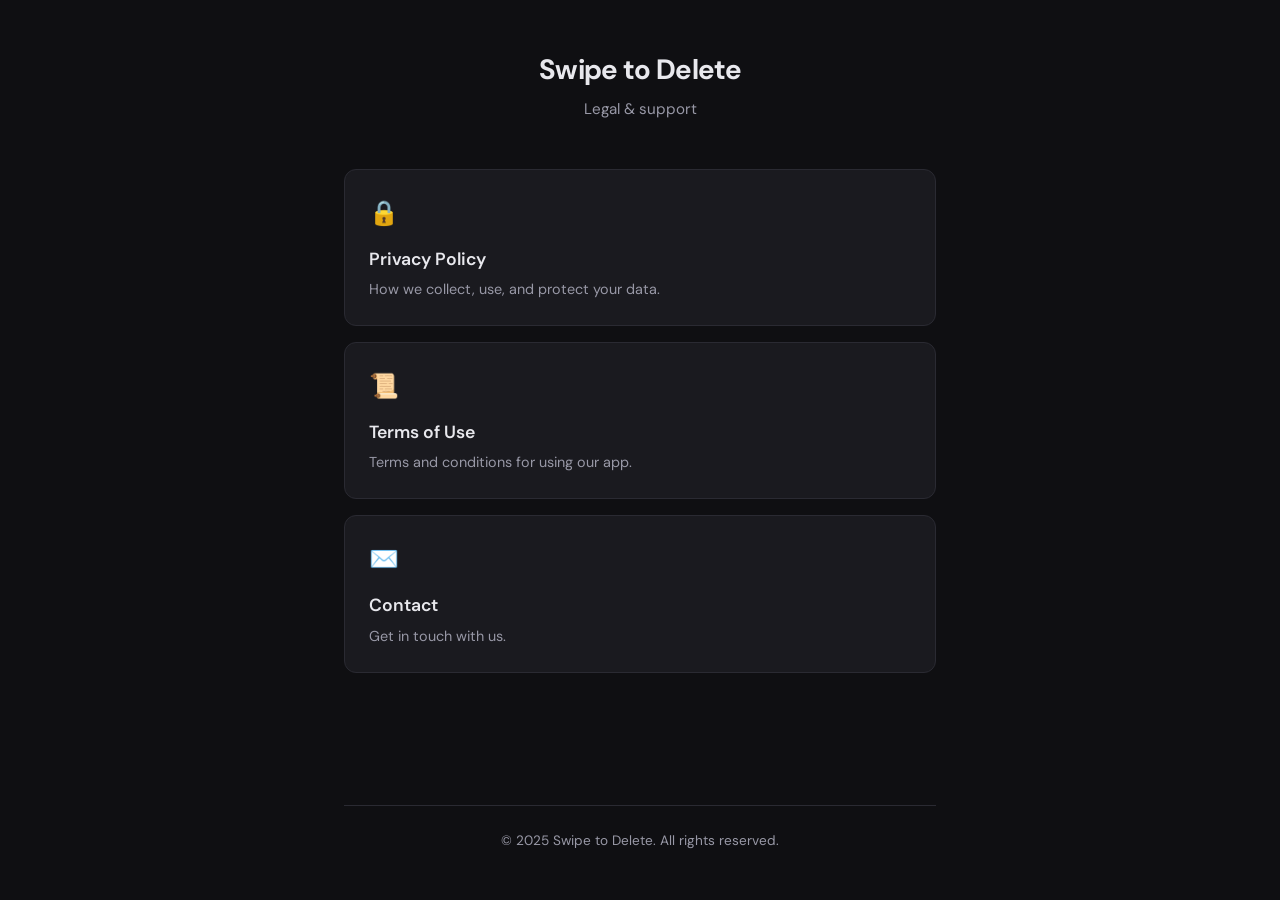
==== index.html @ 49ae2ac4 "Add files via upload" ====
<!DOCTYPE html>
<html lang="en">
<head>
  <meta charset="UTF-8">
  <meta name="viewport" content="width=device-width, initial-scale=1.0">
  <title>Swipe to Delete</title>
  <link rel="stylesheet" href="styles.css">
  <link rel="preconnect" href="https://fonts.googleapis.com">
  <link rel="preconnect" href="https://fonts.gstatic.com" crossorigin>
  <link href="https://fonts.googleapis.com/css2?family=DM+Sans:ital,opsz,wght@0,9..40,400;0,9..40,600;0,9..40,700;1,9..40,400&display=swap" rel="stylesheet">
</head>
<body>
  <main class="container">
    <header class="header">
      <h1>Swipe to Delete</h1>
      <p class="tagline">Legal & support</p>
    </header>

    <nav class="nav-links">
      <a href="privacy.html" class="card">
        <span class="card-icon" aria-hidden="true">🔒</span>
        <h2>Privacy Policy</h2>
        <p>How we collect, use, and protect your data.</p>
      </a>
      <a href="terms.html" class="card">
        <span class="card-icon" aria-hidden="true">📜</span>
        <h2>Terms of Use</h2>
        <p>Terms and conditions for using our app.</p>
      </a>
      <a href="contact.html" class="card">
        <span class="card-icon" aria-hidden="true">✉️</span>
        <h2>Contact</h2>
        <p>Get in touch with us.</p>
      </a>
    </nav>

    <footer class="footer">
      <p>© 2025 Swipe to Delete. All rights reserved.</p>
    </footer>
  </main>
</body>
</html>
---- styles.css ----
:root {
  --bg: #0f0f12;
  --surface: #1a1a1f;
  --text: #e8e8ed;
  --text-muted: #9898a6;
  --accent: #6366f1;
  --accent-hover: #818cf8;
  --border: #2a2a32;
  --radius: 12px;
  --font: 'DM Sans', -apple-system, BlinkMacSystemFont, sans-serif;
}

* {
  box-sizing: border-box;
}

html {
  font-size: 16px;
  -webkit-font-smoothing: antialiased;
}

body {
  margin: 0;
  min-height: 100vh;
  font-family: var(--font);
  background: var(--bg);
  color: var(--text);
  line-height: 1.6;
}

.container {
  max-width: 640px;
  margin: 0 auto;
  padding: 3rem 1.5rem;
  min-height: 100vh;
  display: flex;
  flex-direction: column;
}

.header {
  text-align: center;
  margin-bottom: 3rem;
}

.header h1 {
  font-size: 1.75rem;
  font-weight: 700;
  margin: 0 0 0.25rem 0;
  letter-spacing: -0.02em;
}

.tagline {
  color: var(--text-muted);
  font-size: 0.95rem;
  margin: 0;
}

.nav-links {
  display: flex;
  flex-direction: column;
  gap: 1rem;
  flex: 1;
}

.card {
  display: block;
  padding: 1.5rem;
  background: var(--surface);
  border: 1px solid var(--border);
  border-radius: var(--radius);
  text-decoration: none;
  color: inherit;
  transition: border-color 0.2s, background 0.2s;
}

.card:hover {
  border-color: var(--accent);
  background: rgba(99, 102, 241, 0.06);
}

.card-icon {
  font-size: 1.5rem;
  display: block;
  margin-bottom: 0.75rem;
}

.card h2 {
  font-size: 1.1rem;
  font-weight: 600;
  margin: 0 0 0.35rem 0;
}

.card p {
  font-size: 0.9rem;
  color: var(--text-muted);
  margin: 0;
}

.footer {
  margin-top: 3rem;
  padding-top: 1.5rem;
  border-top: 1px solid var(--border);
  text-align: center;
}

.footer p {
  font-size: 0.85rem;
  color: var(--text-muted);
  margin: 0;
}

/* Page layout for privacy, terms, contact */
.page-header {
  margin-bottom: 2rem;
}

.page-header h1 {
  font-size: 1.5rem;
  font-weight: 700;
  margin: 0 0 0.25rem 0;
}

.back-link {
  display: inline-flex;
  align-items: center;
  gap: 0.35rem;
  color: var(--accent);
  text-decoration: none;
  font-size: 0.9rem;
  margin-bottom: 1rem;
}

.back-link:hover {
  color: var(--accent-hover);
}

.content-page h2 {
  font-size: 1.15rem;
  font-weight: 600;
  margin: 2rem 0 0.75rem 0;
}

.content-page h2:first-of-type {
  margin-top: 0;
}

.content-page p, .content-page ul {
  color: var(--text-muted);
  font-size: 0.95rem;
  margin: 0 0 1rem 0;
}

.content-page ul {
  padding-left: 1.5rem;
}

.contact-options {
  display: flex;
  flex-direction: column;
  gap: 1rem;
  margin-top: 1.5rem;
}

.contact-options a {
  color: var(--accent);
  text-decoration: none;
}

.contact-options a:hover {
  color: var(--accent-hover);
  text-decoration: underline;
}
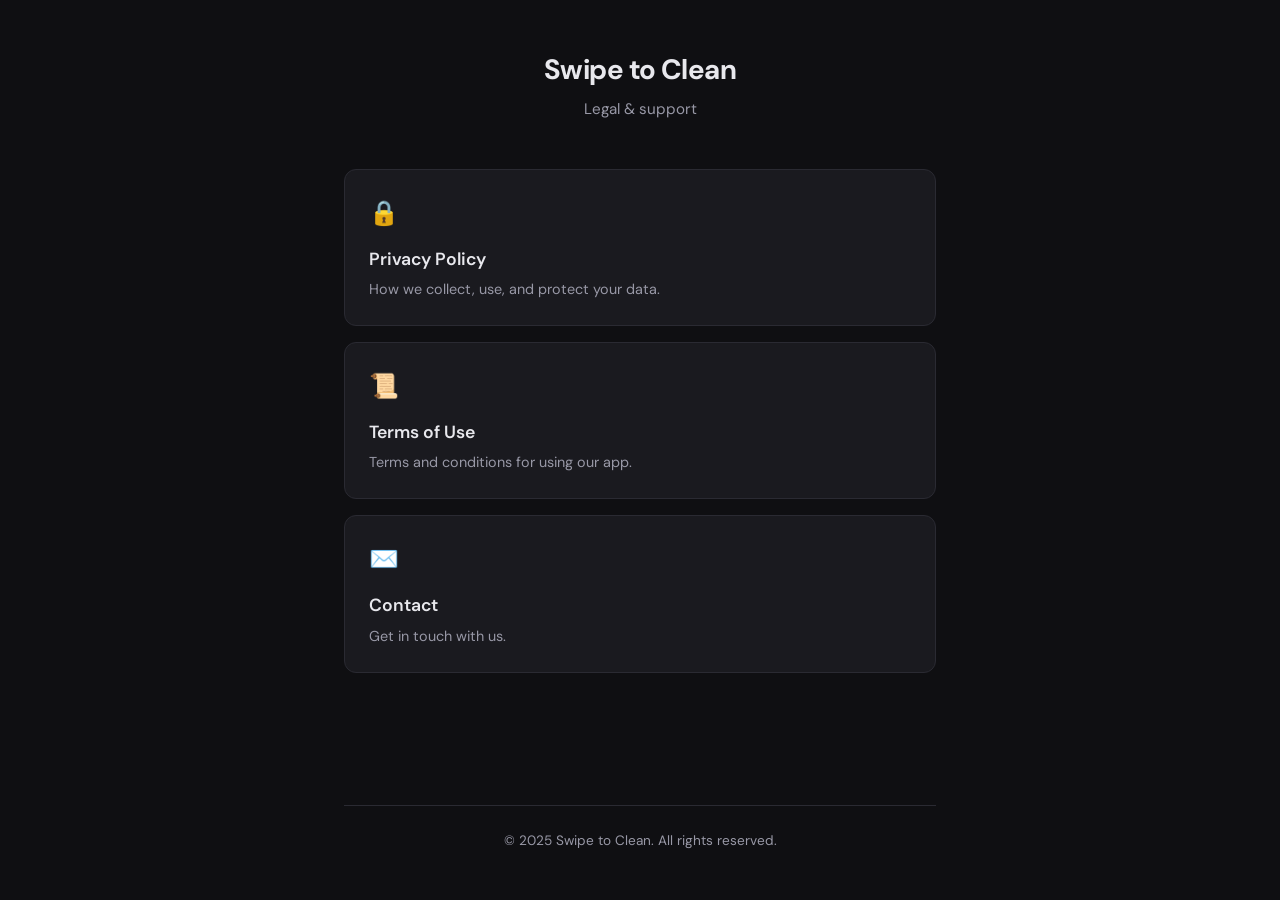
==== commit ad8e1b94: "Add files via upload" ====
--- a/index.html
+++ b/index.html
@@ -3,7 +3,7 @@
 <head>
   <meta charset="UTF-8">
   <meta name="viewport" content="width=device-width, initial-scale=1.0">
-  <title>Swipe to Delete</title>
+  <title>Swipe to Clean</title>
   <link rel="stylesheet" href="styles.css">
   <link rel="preconnect" href="https://fonts.googleapis.com">
   <link rel="preconnect" href="https://fonts.gstatic.com" crossorigin>
@@ -12,7 +12,7 @@
 <body>
   <main class="container">
     <header class="header">
-      <h1>Swipe to Delete</h1>
+      <h1>Swipe to Clean</h1>
       <p class="tagline">Legal & support</p>
     </header>
 
@@ -35,7 +35,7 @@
     </nav>
 
     <footer class="footer">
-      <p>© 2025 Swipe to Delete. All rights reserved.</p>
+      <p>© 2025 Swipe to Clean. All rights reserved.</p>
     </footer>
   </main>
 </body>
--- a/styles.css
+++ b/styles.css
@@ -144,6 +144,12 @@
   margin-top: 0;
 }
 
+.content-page h3 {
+  font-size: 1rem;
+  font-weight: 600;
+  margin: 1.25rem 0 0.5rem 0;
+}
+
 .content-page p, .content-page ul {
   color: var(--text-muted);
   font-size: 0.95rem;
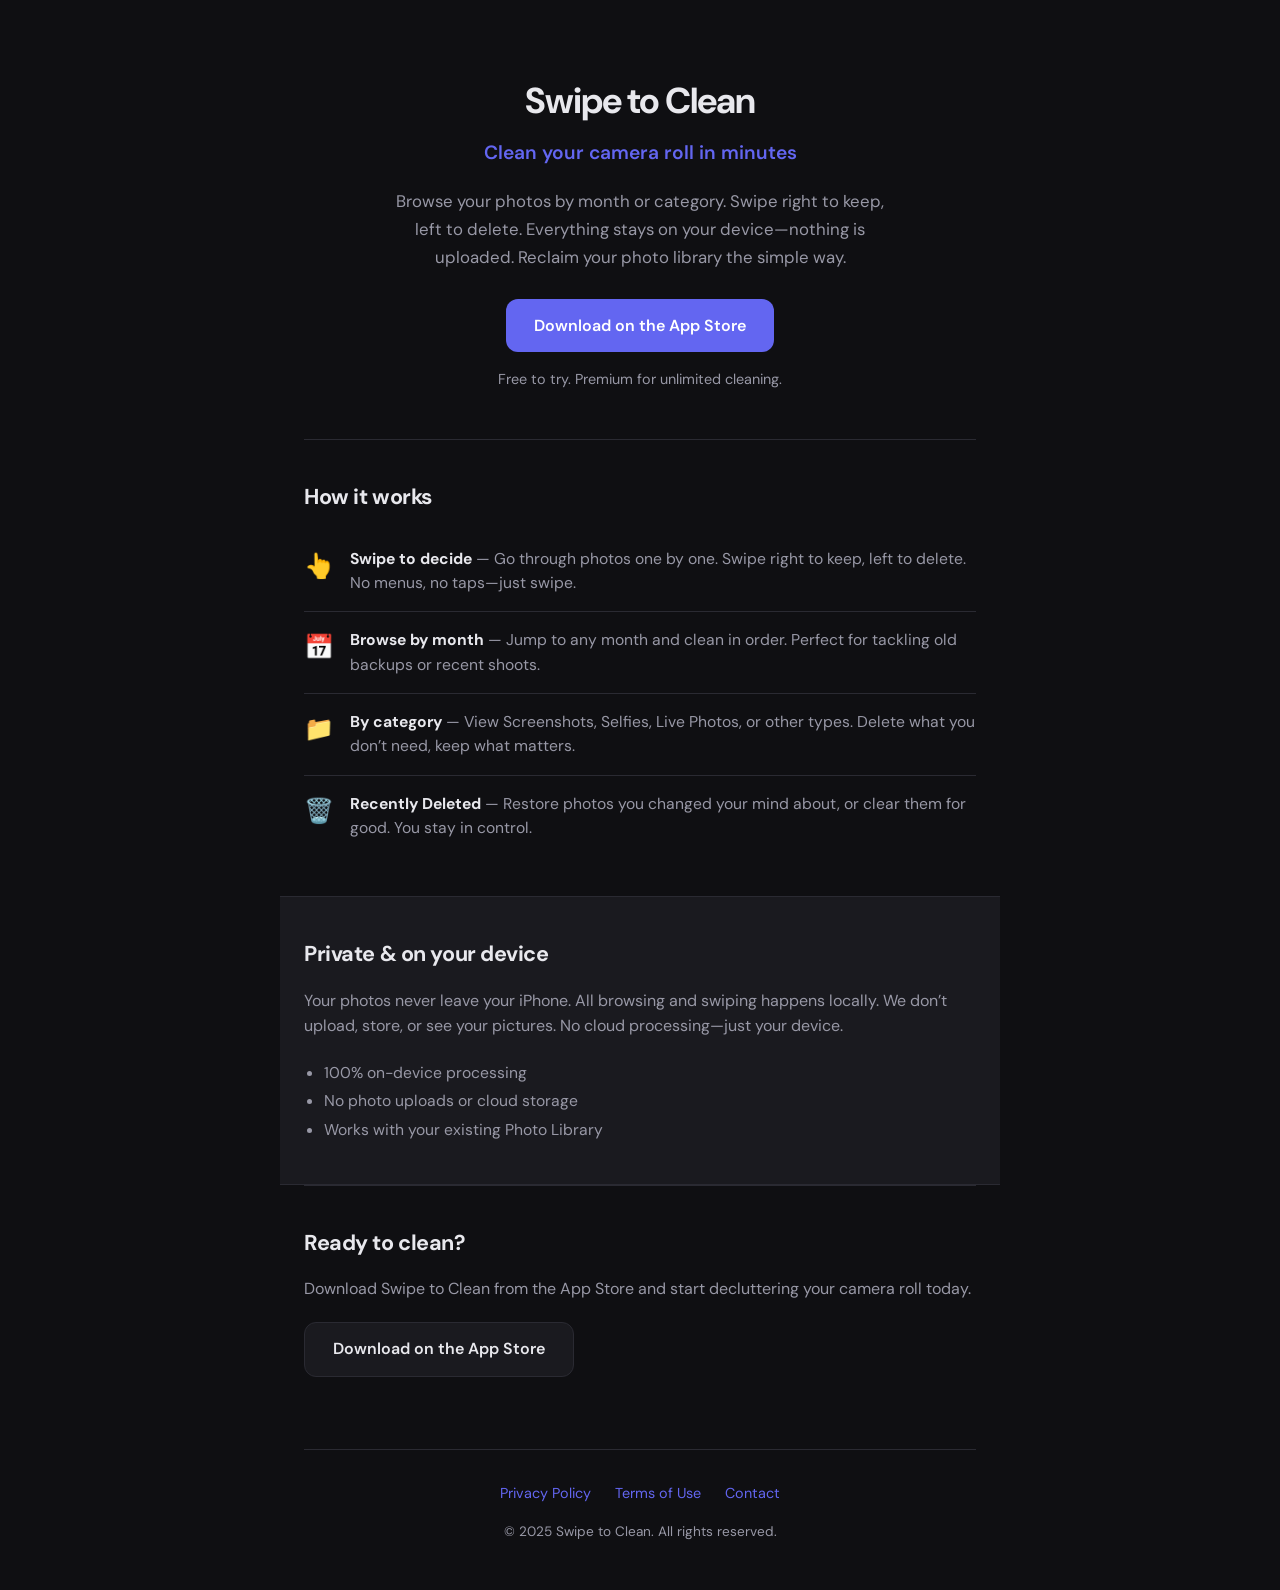
==== commit 11122e0c: "Add files via upload" ====
--- a/index.html
+++ b/index.html
@@ -3,39 +3,85 @@
 <head>
   <meta charset="UTF-8">
   <meta name="viewport" content="width=device-width, initial-scale=1.0">
-  <title>Swipe to Clean</title>
+  <title>Swipe to Clean — Clean your camera roll in minutes</title>
+  <meta name="description" content="Swipe to Clean helps you declutter your photo library. Swipe right to keep, left to delete. All processing on your device. No uploads.">
   <link rel="stylesheet" href="styles.css">
   <link rel="preconnect" href="https://fonts.googleapis.com">
   <link rel="preconnect" href="https://fonts.gstatic.com" crossorigin>
-  <link href="https://fonts.googleapis.com/css2?family=DM+Sans:ital,opsz,wght@0,9..40,400;0,9..40,600;0,9..40,700;1,9..40,400&display=swap" rel="stylesheet">
+  <link href="https://fonts.googleapis.com/css2?family=DM+Sans:ital,opsz,wght@0,9..40,400;0,9..40,500;0,9..40,600;0,9..40,700;1,9..40,400&display=swap" rel="stylesheet">
 </head>
 <body>
-  <main class="container">
-    <header class="header">
-      <h1>Swipe to Clean</h1>
-      <p class="tagline">Legal & support</p>
-    </header>
+  <main class="home">
+    <!-- Hero -->
+    <section class="hero">
+      <h1 class="hero-title">Swipe to Clean</h1>
+      <p class="hero-tagline">Clean your camera roll in minutes</p>
+      <p class="hero-desc">Browse your photos by month or category. Swipe right to keep, left to delete. Everything stays on your device—nothing is uploaded. Reclaim your photo library the simple way.</p>
+      <a href="https://apps.apple.com/app/swipe-to-clean/id1234567890" class="cta-appstore" target="_blank" rel="noopener noreferrer" aria-label="Download on the App Store">
+        <span class="cta-appstore-text">Download on the App Store</span>
+      </a>
+      <p class="hero-note">Free to try. Premium for unlimited cleaning.</p>
+    </section>
 
-    <nav class="nav-links">
-      <a href="privacy.html" class="card">
-        <span class="card-icon" aria-hidden="true">🔒</span>
-        <h2>Privacy Policy</h2>
-        <p>How we collect, use, and protect your data.</p>
+    <!-- What it does -->
+    <section class="section">
+      <h2 class="section-title">How it works</h2>
+      <ul class="feature-list">
+        <li class="feature-item">
+          <span class="feature-icon" aria-hidden="true">👆</span>
+          <div>
+            <strong>Swipe to decide</strong> — Go through photos one by one. Swipe right to keep, left to delete. No menus, no taps—just swipe.
+          </div>
+        </li>
+        <li class="feature-item">
+          <span class="feature-icon" aria-hidden="true">📅</span>
+          <div>
+            <strong>Browse by month</strong> — Jump to any month and clean in order. Perfect for tackling old backups or recent shoots.
+          </div>
+        </li>
+        <li class="feature-item">
+          <span class="feature-icon" aria-hidden="true">📁</span>
+          <div>
+            <strong>By category</strong> — View Screenshots, Selfies, Live Photos, or other types. Delete what you don’t need, keep what matters.
+          </div>
+        </li>
+        <li class="feature-item">
+          <span class="feature-icon" aria-hidden="true">🗑️</span>
+          <div>
+            <strong>Recently Deleted</strong> — Restore photos you changed your mind about, or clear them for good. You stay in control.
+          </div>
+        </li>
+      </ul>
+    </section>
+
+    <!-- Why trust -->
+    <section class="section section-alt">
+      <h2 class="section-title">Private & on your device</h2>
+      <p class="section-desc">Your photos never leave your iPhone. All browsing and swiping happens locally. We don’t upload, store, or see your pictures. No cloud processing—just your device.</p>
+      <ul class="trust-list">
+        <li>100% on-device processing</li>
+        <li>No photo uploads or cloud storage</li>
+        <li>Works with your existing Photo Library</li>
+      </ul>
+    </section>
+
+    <!-- CTA again -->
+    <section class="section">
+      <h2 class="section-title">Ready to clean?</h2>
+      <p class="section-desc">Download Swipe to Clean from the App Store and start decluttering your camera roll today.</p>
+      <a href="https://apps.apple.com/app/swipe-to-clean/id1234567890" class="cta-appstore cta-appstore-secondary" target="_blank" rel="noopener noreferrer" aria-label="Download on the App Store">
+        <span class="cta-appstore-text">Download on the App Store</span>
       </a>
-      <a href="terms.html" class="card">
-        <span class="card-icon" aria-hidden="true">📜</span>
-        <h2>Terms of Use</h2>
-        <p>Terms and conditions for using our app.</p>
-      </a>
-      <a href="contact.html" class="card">
-        <span class="card-icon" aria-hidden="true">✉️</span>
-        <h2>Contact</h2>
-        <p>Get in touch with us.</p>
-      </a>
-    </nav>
+    </section>
 
-    <footer class="footer">
-      <p>© 2025 Swipe to Clean. All rights reserved.</p>
+    <!-- Footer with legal -->
+    <footer class="footer footer-home">
+      <nav class="footer-links">
+        <a href="privacy.html">Privacy Policy</a>
+        <a href="terms.html">Terms of Use</a>
+        <a href="contact.html">Contact</a>
+      </nav>
+      <p class="footer-copy">© 2025 Swipe to Clean. All rights reserved.</p>
     </footer>
   </main>
 </body>
--- a/styles.css
+++ b/styles.css
@@ -176,3 +176,174 @@
   color: var(--accent-hover);
   text-decoration: underline;
 }
+
+/* ========== Homepage ========== */
+.home {
+  max-width: 720px;
+  margin: 0 auto;
+  padding: 2rem 1.5rem 3rem;
+  min-height: 100vh;
+}
+
+.hero {
+  text-align: center;
+  padding: 2.5rem 0 3rem;
+}
+
+.hero-title {
+  font-size: 2.25rem;
+  font-weight: 700;
+  letter-spacing: -0.03em;
+  margin: 0 0 0.5rem 0;
+}
+
+.hero-tagline {
+  font-size: 1.2rem;
+  color: var(--accent);
+  font-weight: 600;
+  margin: 0 0 1.25rem 0;
+}
+
+.hero-desc {
+  font-size: 1.05rem;
+  color: var(--text-muted);
+  line-height: 1.65;
+  margin: 0 auto 1.75rem;
+  max-width: 32rem;
+}
+
+.cta-appstore {
+  display: inline-flex;
+  align-items: center;
+  justify-content: center;
+  padding: 0.85rem 1.75rem;
+  background: var(--accent);
+  color: #fff;
+  font-weight: 600;
+  font-size: 1rem;
+  border-radius: var(--radius);
+  text-decoration: none;
+  transition: background 0.2s, transform 0.1s;
+}
+
+.cta-appstore:hover {
+  background: var(--accent-hover);
+}
+
+.cta-appstore:active {
+  transform: scale(0.98);
+}
+
+.cta-appstore-secondary {
+  background: var(--surface);
+  color: var(--text);
+  border: 1px solid var(--border);
+}
+
+.cta-appstore-secondary:hover {
+  background: rgba(99, 102, 241, 0.1);
+  border-color: var(--accent);
+}
+
+.hero-note {
+  font-size: 0.9rem;
+  color: var(--text-muted);
+  margin: 1rem 0 0 0;
+}
+
+.section {
+  padding: 2.5rem 0;
+  border-top: 1px solid var(--border);
+}
+
+.section-alt {
+  background: var(--surface);
+  margin: 0 -1.5rem;
+  padding: 2.5rem 1.5rem;
+  border-top-color: var(--border);
+  border-bottom: 1px solid var(--border);
+}
+
+.section-title {
+  font-size: 1.35rem;
+  font-weight: 700;
+  margin: 0 0 1rem 0;
+  letter-spacing: -0.02em;
+}
+
+.section-desc {
+  color: var(--text-muted);
+  font-size: 1rem;
+  line-height: 1.6;
+  margin: 0 0 1.25rem 0;
+}
+
+.feature-list {
+  list-style: none;
+  padding: 0;
+  margin: 0;
+}
+
+.feature-item {
+  display: flex;
+  gap: 1rem;
+  align-items: flex-start;
+  padding: 1rem 0;
+  border-bottom: 1px solid var(--border);
+  color: var(--text-muted);
+  font-size: 0.98rem;
+  line-height: 1.55;
+}
+
+.feature-item:last-child {
+  border-bottom: none;
+}
+
+.feature-icon {
+  font-size: 1.5rem;
+  flex-shrink: 0;
+}
+
+.feature-item strong {
+  color: var(--text);
+}
+
+.trust-list {
+  color: var(--text-muted);
+  font-size: 0.98rem;
+  padding-left: 1.25rem;
+  margin: 0;
+  line-height: 1.8;
+}
+
+.footer-home {
+  margin-top: 2rem;
+  padding-top: 2rem;
+  border-top: 1px solid var(--border);
+  text-align: center;
+}
+
+.footer-links {
+  display: flex;
+  flex-wrap: wrap;
+  justify-content: center;
+  gap: 1rem 1.5rem;
+  margin-bottom: 1rem;
+}
+
+.footer-links a {
+  color: var(--accent);
+  text-decoration: none;
+  font-size: 0.9rem;
+}
+
+.footer-links a:hover {
+  color: var(--accent-hover);
+  text-decoration: underline;
+}
+
+.footer-copy {
+  font-size: 0.85rem;
+  color: var(--text-muted);
+  margin: 0;
+}
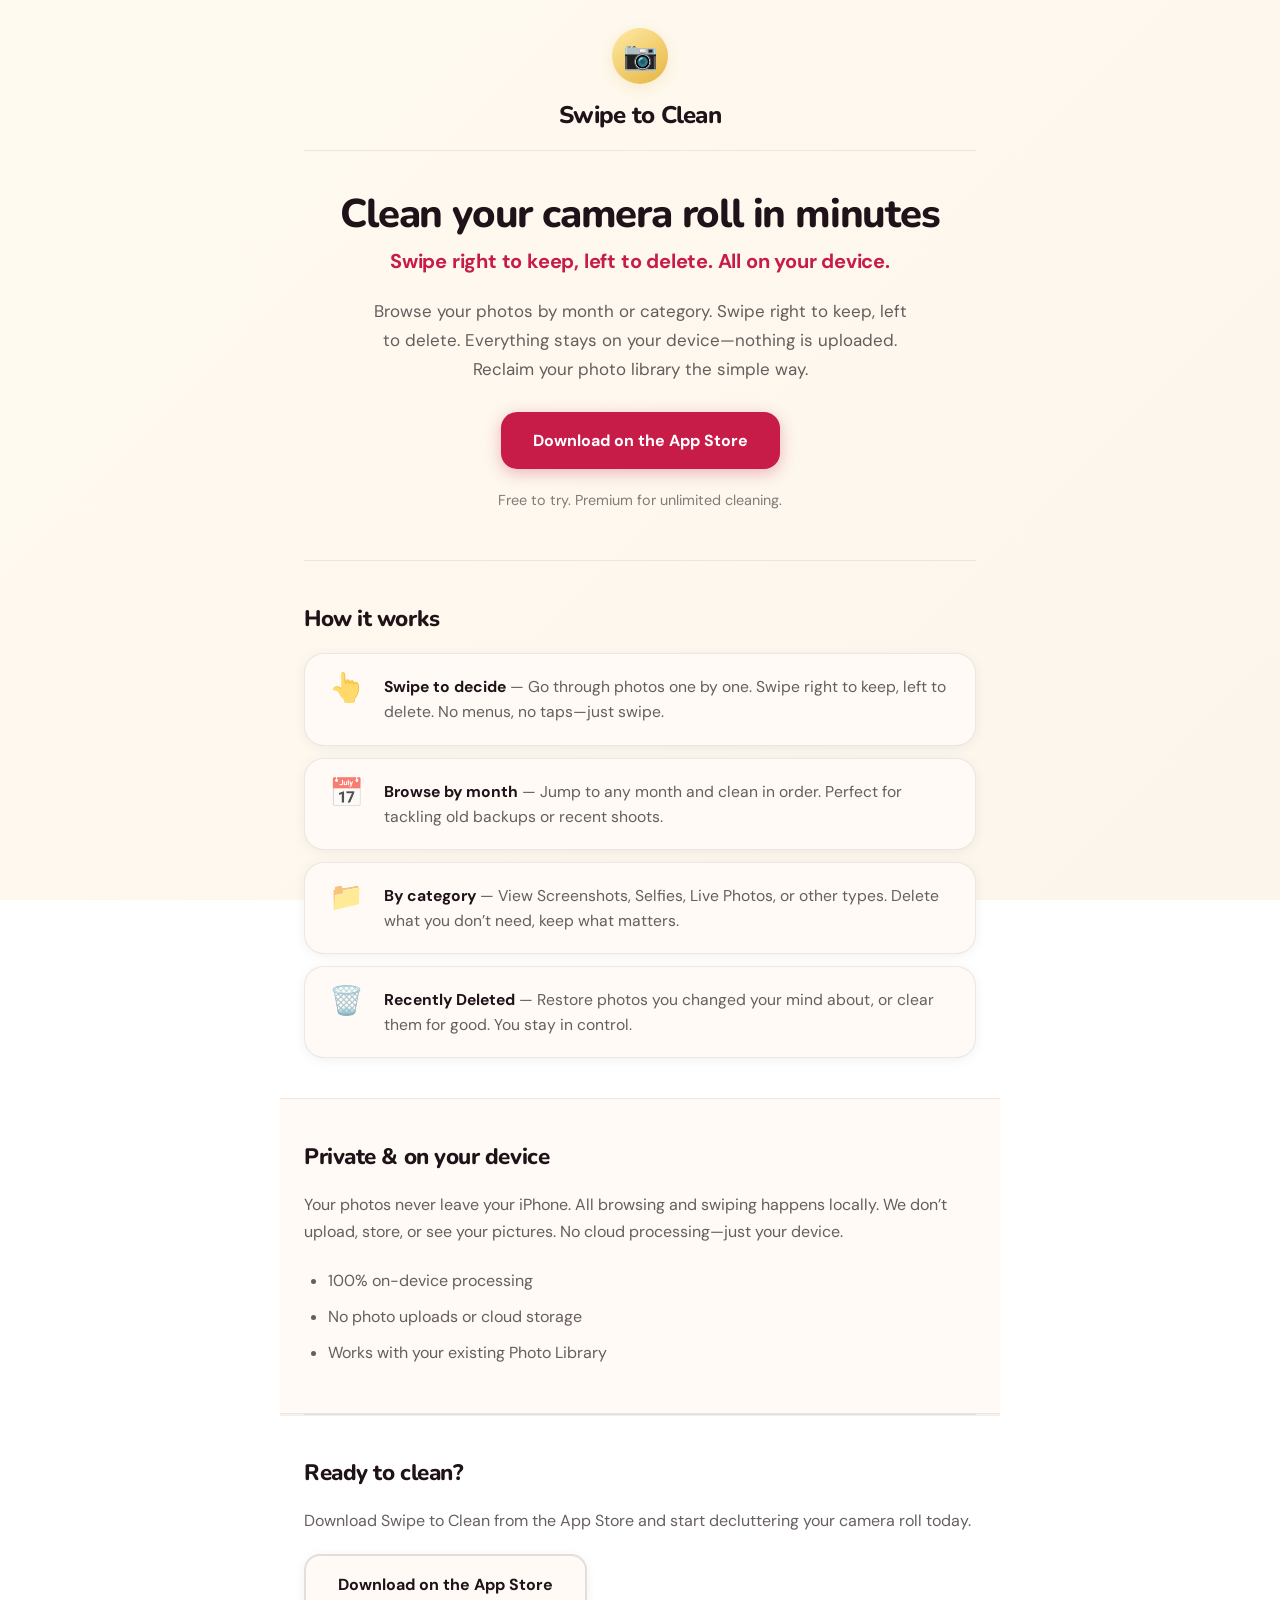
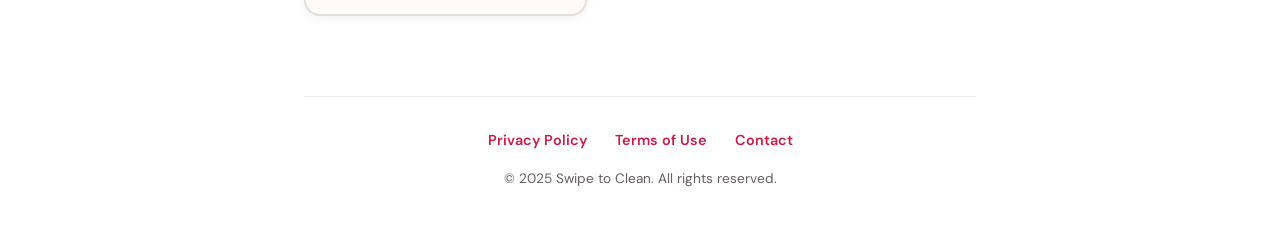
==== commit b1b343a0: "Add files via upload" ====
--- a/index.html
+++ b/index.html
@@ -8,14 +8,18 @@
   <link rel="stylesheet" href="styles.css">
   <link rel="preconnect" href="https://fonts.googleapis.com">
   <link rel="preconnect" href="https://fonts.gstatic.com" crossorigin>
-  <link href="https://fonts.googleapis.com/css2?family=DM+Sans:ital,opsz,wght@0,9..40,400;0,9..40,500;0,9..40,600;0,9..40,700;1,9..40,400&display=swap" rel="stylesheet">
+  <link href="https://fonts.googleapis.com/css2?family=DM+Sans:ital,opsz,wght@0,9..40,400;0,9..40,500;0,9..40,600;0,9..40,700&family=Nunito:wght@600;700;800&display=swap" rel="stylesheet">
 </head>
 <body>
   <main class="home">
+    <header class="site-header">
+      <div class="site-logo" aria-hidden="true">📷</div>
+      <h1 class="site-title">Swipe to Clean</h1>
+    </header>
     <!-- Hero -->
     <section class="hero">
-      <h1 class="hero-title">Swipe to Clean</h1>
-      <p class="hero-tagline">Clean your camera roll in minutes</p>
+      <h2 class="hero-title">Clean your camera roll in minutes</h2>
+      <p class="hero-tagline">Swipe right to keep, left to delete. All on your device.</p>
       <p class="hero-desc">Browse your photos by month or category. Swipe right to keep, left to delete. Everything stays on your device—nothing is uploaded. Reclaim your photo library the simple way.</p>
       <a href="https://apps.apple.com/app/swipe-to-clean/id1234567890" class="cta-appstore" target="_blank" rel="noopener noreferrer" aria-label="Download on the App Store">
         <span class="cta-appstore-text">Download on the App Store</span>
--- a/styles.css
+++ b/styles.css
@@ -1,13 +1,45 @@
+/* ========== App theme (Swipe to Clean — classic/warm) ========== */
 :root {
-  --bg: #0f0f12;
-  --surface: #1a1a1f;
-  --text: #e8e8ed;
-  --text-muted: #9898a6;
-  --accent: #6366f1;
-  --accent-hover: #818cf8;
-  --border: #2a2a32;
-  --radius: 12px;
+  /* Brand — from AppTheme BrandPalette & classic theme */
+  --garnet: #c81c48;
+  --garnet-dark: #8c0c2d;
+  --gold: #e6b441;
+  --gold-light: #ffeba6;
+  --neutral-light: #fffaf5;
+  --neutral-medium: #faf0e6;
+  --ink: #1f1218;
+
+  /* Surfaces */
+  --bg: #fffaf0;
+  --bg-end: #fcf5eb;
+  --surface: #fffaf5;
+  --surface-alt: #fdf8f3;
+  --card-shadow: rgba(0, 0, 0, 0.06);
+  --card-shadow-strong: rgba(0, 0, 0, 0.08);
+
+  /* Text */
+  --text: #1f1218;
+  --text-muted: rgba(31, 18, 24, 0.68);
+  --text-subtle: rgba(31, 18, 24, 0.55);
+
+  /* Accent — warm brown from theme, links/CTA use garnet or gold */
+  --accent: #c81c48;
+  --accent-hover: #a0173a;
+  --accent-soft: rgba(200, 28, 72, 0.12);
+  --gold-accent: #b8922e;
+  --gold-soft: rgba(230, 180, 65, 0.2);
+
+  /* Semantic (keep/delete from app) */
+  --keep: #38c785;
+  --delete: #d9528c;
+  --border: rgba(31, 18, 24, 0.08);
+  --border-strong: rgba(31, 18, 24, 0.12);
+
+  /* Layout — match app rounded corners */
+  --radius: 16px;
+  --radius-card: 20px;
   --font: 'DM Sans', -apple-system, BlinkMacSystemFont, sans-serif;
+  --font-heading: 'Nunito', -apple-system, BlinkMacSystemFont, sans-serif;
 }
 
 * {
@@ -23,38 +55,129 @@
   margin: 0;
   min-height: 100vh;
   font-family: var(--font);
-  background: var(--bg);
+  background: linear-gradient(135deg, var(--bg) 0%, var(--bg-end) 100%);
+  background-attachment: fixed;
   color: var(--text);
   line-height: 1.6;
 }
 
+/* ========== Legal pages (privacy, terms, contact) ========== */
 .container {
-  max-width: 640px;
+  max-width: 680px;
   margin: 0 auto;
-  padding: 3rem 1.5rem;
+  padding: 2.5rem 1.5rem 3rem;
   min-height: 100vh;
+}
+
+.page-header {
+  margin-bottom: 2rem;
+}
+
+.page-header h1 {
+  font-family: var(--font-heading);
+  font-size: 1.75rem;
+  font-weight: 700;
+  margin: 0 0 0.25rem 0;
+  letter-spacing: -0.02em;
+  color: var(--text);
+}
+
+.tagline {
+  color: var(--text-muted);
+  font-size: 0.95rem;
+  margin: 0;
+}
+
+.back-link {
+  display: inline-flex;
+  align-items: center;
+  gap: 0.35rem;
+  color: var(--accent);
+  text-decoration: none;
+  font-size: 0.9rem;
+  font-weight: 600;
+  margin-bottom: 1rem;
+  transition: color 0.2s;
+}
+
+.back-link:hover {
+  color: var(--accent-hover);
+}
+
+.content-page {
+  background: var(--surface);
+  border-radius: var(--radius-card);
+  padding: 2rem 1.75rem;
+  box-shadow: 0 4px 24px var(--card-shadow);
+  border: 1px solid var(--border);
+}
+
+.content-page h2 {
+  font-family: var(--font-heading);
+  font-size: 1.15rem;
+  font-weight: 700;
+  margin: 2rem 0 0.75rem 0;
+  color: var(--text);
+}
+
+.content-page h2:first-of-type {
+  margin-top: 0;
+}
+
+.content-page h3 {
+  font-family: var(--font-heading);
+  font-size: 1rem;
+  font-weight: 700;
+  margin: 1.25rem 0 0.5rem 0;
+  color: var(--text);
+}
+
+.content-page p,
+.content-page ul {
+  color: var(--text-muted);
+  font-size: 0.95rem;
+  margin: 0 0 1rem 0;
+  line-height: 1.65;
+}
+
+.content-page ul {
+  padding-left: 1.5rem;
+}
+
+.content-page a {
+  color: var(--accent);
+  text-decoration: none;
+  font-weight: 500;
+}
+
+.content-page a:hover {
+  color: var(--accent-hover);
+  text-decoration: underline;
+}
+
+.contact-options {
   display: flex;
   flex-direction: column;
-}
-
-.header {
-  text-align: center;
-  margin-bottom: 3rem;
-}
-
-.header h1 {
-  font-size: 1.75rem;
-  font-weight: 700;
-  margin: 0 0 0.25rem 0;
-  letter-spacing: -0.02em;
-}
-
-.tagline {
-  color: var(--text-muted);
-  font-size: 0.95rem;
-  margin: 0;
-}
-
+  gap: 1.25rem;
+  margin-top: 1.5rem;
+}
+
+.contact-options a {
+  color: var(--accent);
+  text-decoration: none;
+  font-weight: 500;
+}
+
+.contact-options a:hover {
+  color: var(--accent-hover);
+  text-decoration: underline;
+}
+
+.contact-options p {
+  margin: 0;
+}
+
+/* Cards for index when used as link grid (e.g. old index) */
 .nav-links {
   display: flex;
   flex-direction: column;
@@ -64,18 +187,20 @@
 
 .card {
   display: block;
-  padding: 1.5rem;
+  padding: 1.5rem 1.75rem;
   background: var(--surface);
   border: 1px solid var(--border);
-  border-radius: var(--radius);
+  border-radius: var(--radius-card);
   text-decoration: none;
   color: inherit;
-  transition: border-color 0.2s, background 0.2s;
+  transition: border-color 0.2s, background 0.2s, box-shadow 0.2s;
+  box-shadow: 0 2px 12px var(--card-shadow);
 }
 
 .card:hover {
-  border-color: var(--accent);
-  background: rgba(99, 102, 241, 0.06);
+  border-color: var(--gold);
+  background: var(--surface-alt);
+  box-shadow: 0 8px 24px var(--card-shadow);
 }
 
 .card-icon {
@@ -85,9 +210,11 @@
 }
 
 .card h2 {
+  font-family: var(--font-heading);
   font-size: 1.1rem;
-  font-weight: 600;
+  font-weight: 700;
   margin: 0 0 0.35rem 0;
+  color: var(--text);
 }
 
 .card p {
@@ -109,125 +236,93 @@
   margin: 0;
 }
 
-/* Page layout for privacy, terms, contact */
-.page-header {
-  margin-bottom: 2rem;
-}
-
-.page-header h1 {
-  font-size: 1.5rem;
-  font-weight: 700;
-  margin: 0 0 0.25rem 0;
-}
-
-.back-link {
-  display: inline-flex;
-  align-items: center;
-  gap: 0.35rem;
-  color: var(--accent);
-  text-decoration: none;
-  font-size: 0.9rem;
-  margin-bottom: 1rem;
-}
-
-.back-link:hover {
-  color: var(--accent-hover);
-}
-
-.content-page h2 {
-  font-size: 1.15rem;
-  font-weight: 600;
-  margin: 2rem 0 0.75rem 0;
-}
-
-.content-page h2:first-of-type {
-  margin-top: 0;
-}
-
-.content-page h3 {
-  font-size: 1rem;
-  font-weight: 600;
-  margin: 1.25rem 0 0.5rem 0;
-}
-
-.content-page p, .content-page ul {
-  color: var(--text-muted);
-  font-size: 0.95rem;
-  margin: 0 0 1rem 0;
-}
-
-.content-page ul {
-  padding-left: 1.5rem;
-}
-
-.contact-options {
-  display: flex;
-  flex-direction: column;
-  gap: 1rem;
-  margin-top: 1.5rem;
-}
-
-.contact-options a {
-  color: var(--accent);
-  text-decoration: none;
-}
-
-.contact-options a:hover {
-  color: var(--accent-hover);
-  text-decoration: underline;
-}
-
 /* ========== Homepage ========== */
 .home {
   max-width: 720px;
   margin: 0 auto;
-  padding: 2rem 1.5rem 3rem;
+  padding: 0 1.5rem 3rem;
   min-height: 100vh;
 }
 
+/* Site header */
+.site-header {
+  padding: 1.75rem 0 1rem;
+  text-align: center;
+  border-bottom: 1px solid var(--border);
+}
+
+.site-logo {
+  display: inline-flex;
+  align-items: center;
+  justify-content: center;
+  width: 56px;
+  height: 56px;
+  background: linear-gradient(145deg, var(--gold-light), var(--gold));
+  border-radius: 50%;
+  font-size: 1.75rem;
+  margin-bottom: 0.75rem;
+  box-shadow: 0 4px 16px var(--gold-soft);
+}
+
+.site-title {
+  font-family: var(--font-heading);
+  font-size: 1.5rem;
+  font-weight: 800;
+  letter-spacing: -0.03em;
+  margin: 0;
+  color: var(--text);
+}
+
+/* Hero */
 .hero {
   text-align: center;
   padding: 2.5rem 0 3rem;
 }
 
 .hero-title {
-  font-size: 2.25rem;
-  font-weight: 700;
+  font-family: var(--font-heading);
+  font-size: 2.5rem;
+  font-weight: 800;
   letter-spacing: -0.03em;
   margin: 0 0 0.5rem 0;
+  color: var(--text);
+  line-height: 1.15;
 }
 
 .hero-tagline {
-  font-size: 1.2rem;
-  color: var(--accent);
-  font-weight: 600;
+  font-size: 1.25rem;
+  color: var(--accent);
+  font-weight: 700;
   margin: 0 0 1.25rem 0;
+  letter-spacing: -0.01em;
 }
 
 .hero-desc {
-  font-size: 1.05rem;
-  color: var(--text-muted);
-  line-height: 1.65;
+  font-size: 1.06rem;
+  color: var(--text-muted);
+  line-height: 1.7;
   margin: 0 auto 1.75rem;
-  max-width: 32rem;
+  max-width: 34rem;
 }
 
 .cta-appstore {
   display: inline-flex;
   align-items: center;
   justify-content: center;
-  padding: 0.85rem 1.75rem;
+  padding: 1rem 2rem;
   background: var(--accent);
   color: #fff;
-  font-weight: 600;
+  font-weight: 700;
   font-size: 1rem;
   border-radius: var(--radius);
   text-decoration: none;
-  transition: background 0.2s, transform 0.1s;
+  transition: background 0.2s, transform 0.1s, box-shadow 0.2s;
+  box-shadow: 0 4px 16px rgba(200, 28, 72, 0.3);
 }
 
 .cta-appstore:hover {
   background: var(--accent-hover);
+  box-shadow: 0 6px 20px rgba(200, 28, 72, 0.35);
 }
 
 .cta-appstore:active {
@@ -237,20 +332,24 @@
 .cta-appstore-secondary {
   background: var(--surface);
   color: var(--text);
-  border: 1px solid var(--border);
+  border: 2px solid var(--border-strong);
+  box-shadow: 0 2px 12px var(--card-shadow);
 }
 
 .cta-appstore-secondary:hover {
-  background: rgba(99, 102, 241, 0.1);
+  background: var(--accent-soft);
   border-color: var(--accent);
+  color: var(--accent);
+  box-shadow: 0 4px 16px var(--card-shadow);
 }
 
 .hero-note {
   font-size: 0.9rem;
-  color: var(--text-muted);
-  margin: 1rem 0 0 0;
-}
-
+  color: var(--text-subtle);
+  margin: 1.25rem 0 0 0;
+}
+
+/* Sections */
 .section {
   padding: 2.5rem 0;
   border-top: 1px solid var(--border);
@@ -262,22 +361,27 @@
   padding: 2.5rem 1.5rem;
   border-top-color: var(--border);
   border-bottom: 1px solid var(--border);
+  border-radius: 0;
+  box-shadow: 0 2px 0 var(--card-shadow);
 }
 
 .section-title {
-  font-size: 1.35rem;
-  font-weight: 700;
+  font-family: var(--font-heading);
+  font-size: 1.4rem;
+  font-weight: 800;
   margin: 0 0 1rem 0;
   letter-spacing: -0.02em;
+  color: var(--text);
 }
 
 .section-desc {
   color: var(--text-muted);
   font-size: 1rem;
-  line-height: 1.6;
+  line-height: 1.7;
   margin: 0 0 1.25rem 0;
 }
 
+/* Feature list — card-style items */
 .feature-list {
   list-style: none;
   padding: 0;
@@ -286,38 +390,55 @@
 
 .feature-item {
   display: flex;
-  gap: 1rem;
+  gap: 1.25rem;
   align-items: flex-start;
-  padding: 1rem 0;
-  border-bottom: 1px solid var(--border);
+  padding: 1.25rem 1.25rem 1.25rem 1.5rem;
+  margin-bottom: 0.75rem;
+  background: var(--surface);
+  border-radius: var(--radius-card);
+  border: 1px solid var(--border);
   color: var(--text-muted);
   font-size: 0.98rem;
-  line-height: 1.55;
+  line-height: 1.6;
+  box-shadow: 0 2px 12px var(--card-shadow);
+  transition: border-color 0.2s, box-shadow 0.2s;
+}
+
+.feature-item:hover {
+  border-color: var(--border-strong);
+  box-shadow: 0 4px 20px var(--card-shadow);
 }
 
 .feature-item:last-child {
-  border-bottom: none;
+  margin-bottom: 0;
 }
 
 .feature-icon {
-  font-size: 1.5rem;
+  font-size: 1.75rem;
   flex-shrink: 0;
+  line-height: 1;
 }
 
 .feature-item strong {
   color: var(--text);
+  font-weight: 700;
 }
 
 .trust-list {
   color: var(--text-muted);
-  font-size: 0.98rem;
-  padding-left: 1.25rem;
-  margin: 0;
-  line-height: 1.8;
-}
-
+  font-size: 1rem;
+  padding-left: 1.5rem;
+  margin: 0;
+  line-height: 2;
+}
+
+.trust-list li {
+  margin-bottom: 0.25rem;
+}
+
+/* Footer home */
 .footer-home {
-  margin-top: 2rem;
+  margin-top: 2.5rem;
   padding-top: 2rem;
   border-top: 1px solid var(--border);
   text-align: center;
@@ -327,7 +448,7 @@
   display: flex;
   flex-wrap: wrap;
   justify-content: center;
-  gap: 1rem 1.5rem;
+  gap: 1rem 1.75rem;
   margin-bottom: 1rem;
 }
 
@@ -335,6 +456,7 @@
   color: var(--accent);
   text-decoration: none;
   font-size: 0.9rem;
+  font-weight: 600;
 }
 
 .footer-links a:hover {
@@ -344,6 +466,6 @@
 
 .footer-copy {
   font-size: 0.85rem;
-  color: var(--text-muted);
-  margin: 0;
-}
+  color: var(--text-subtle);
+  margin: 0;
+}
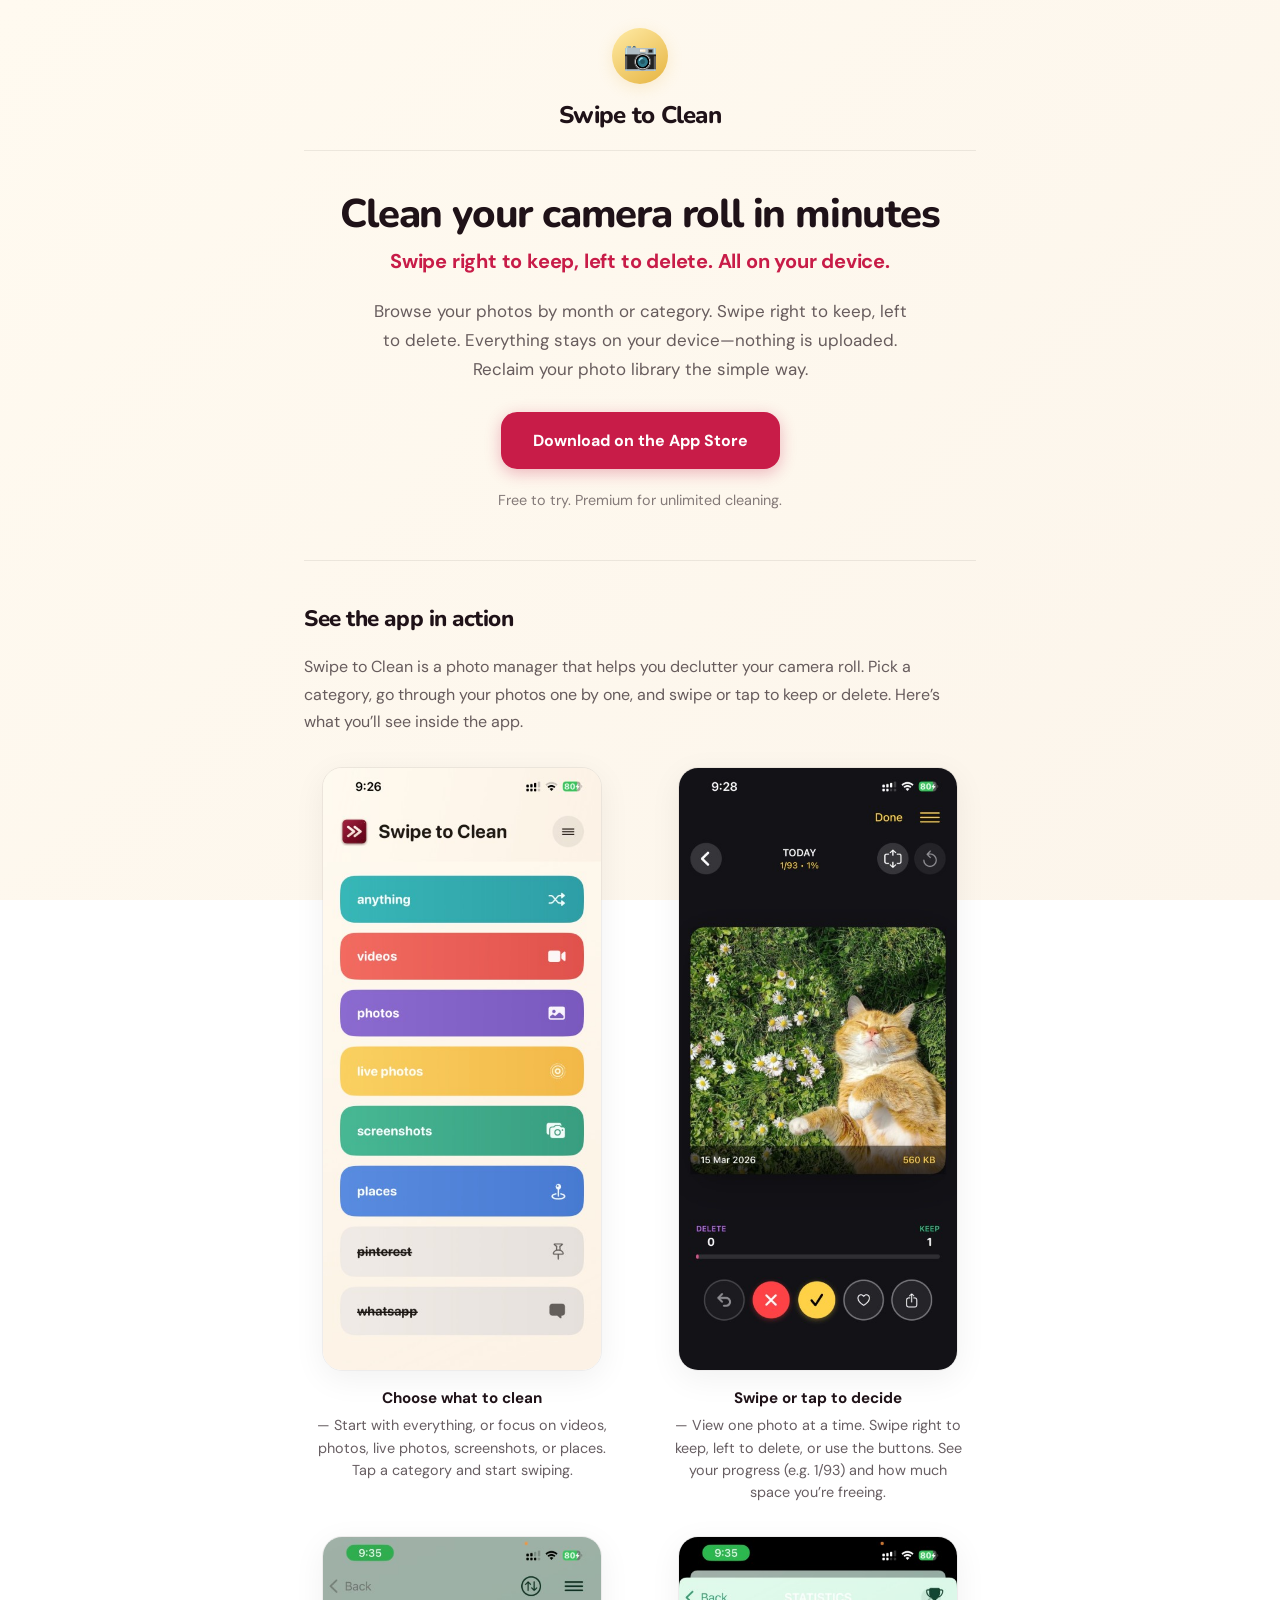
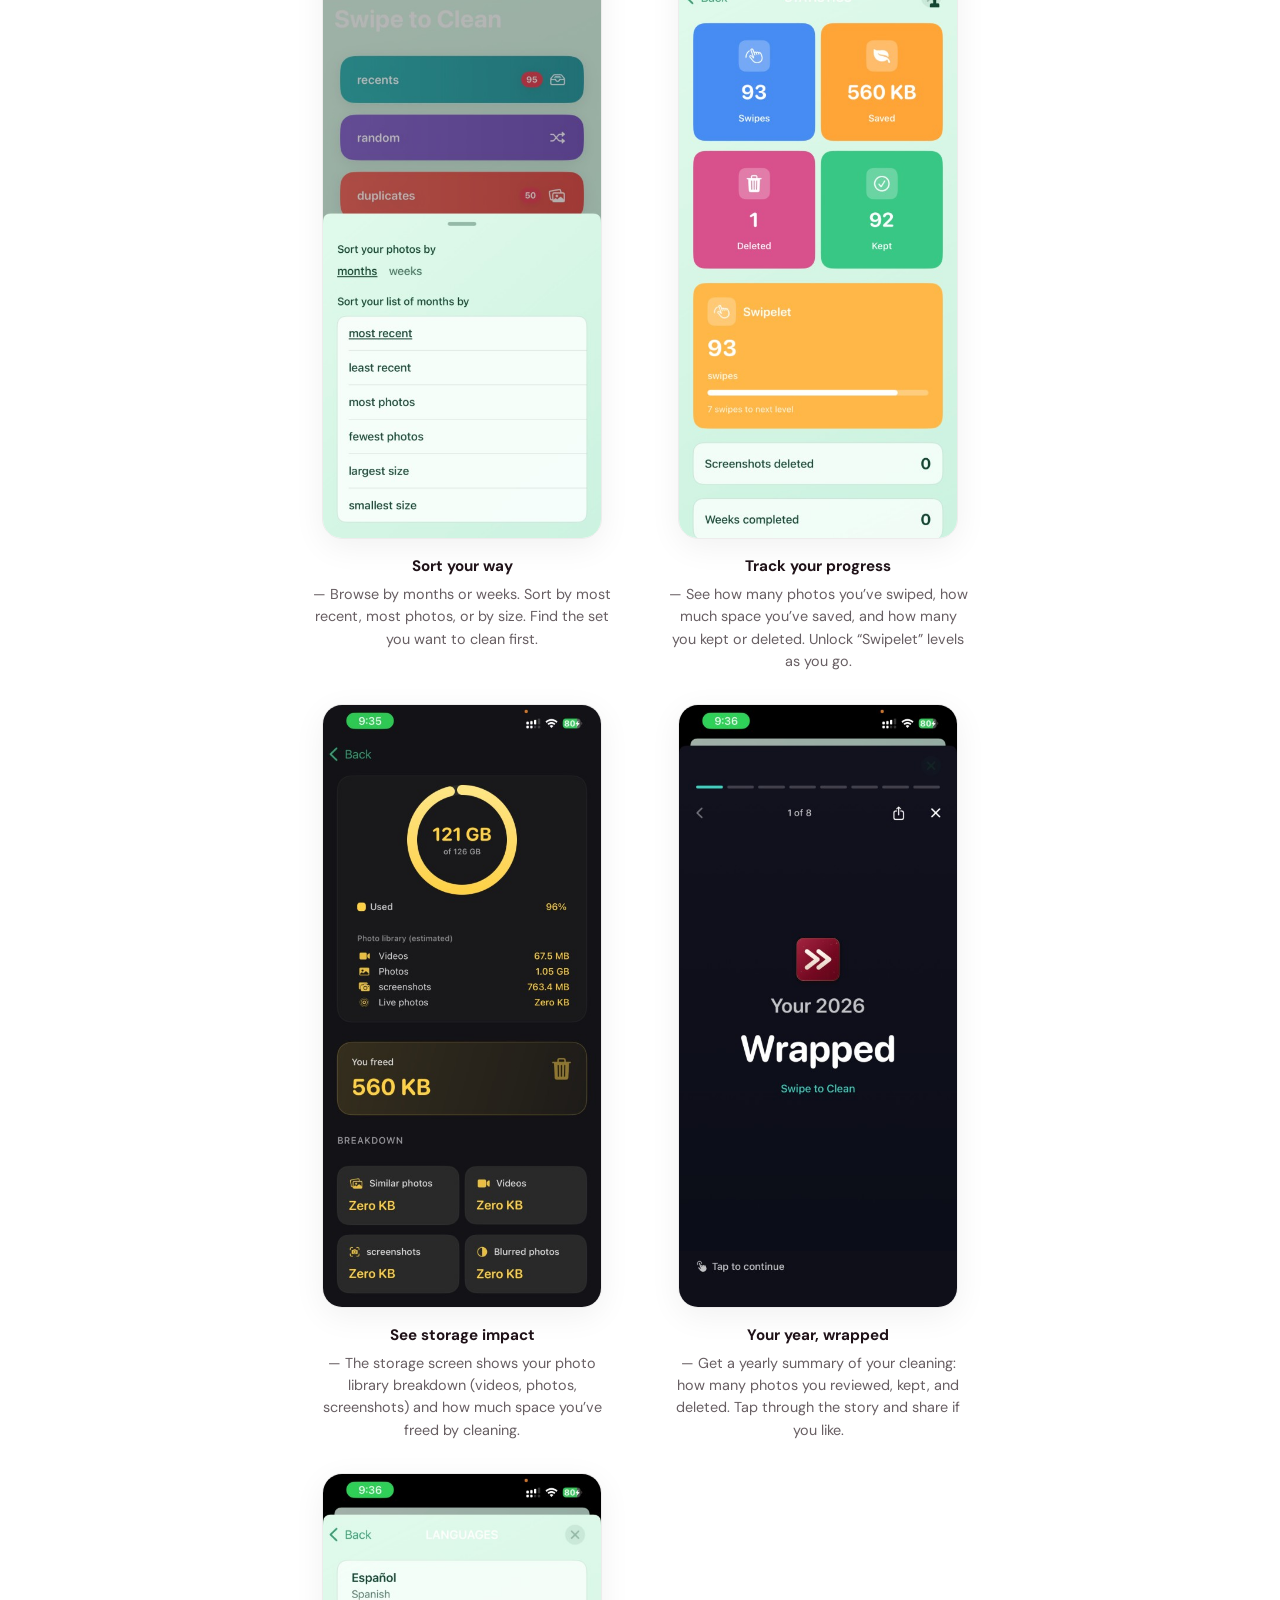
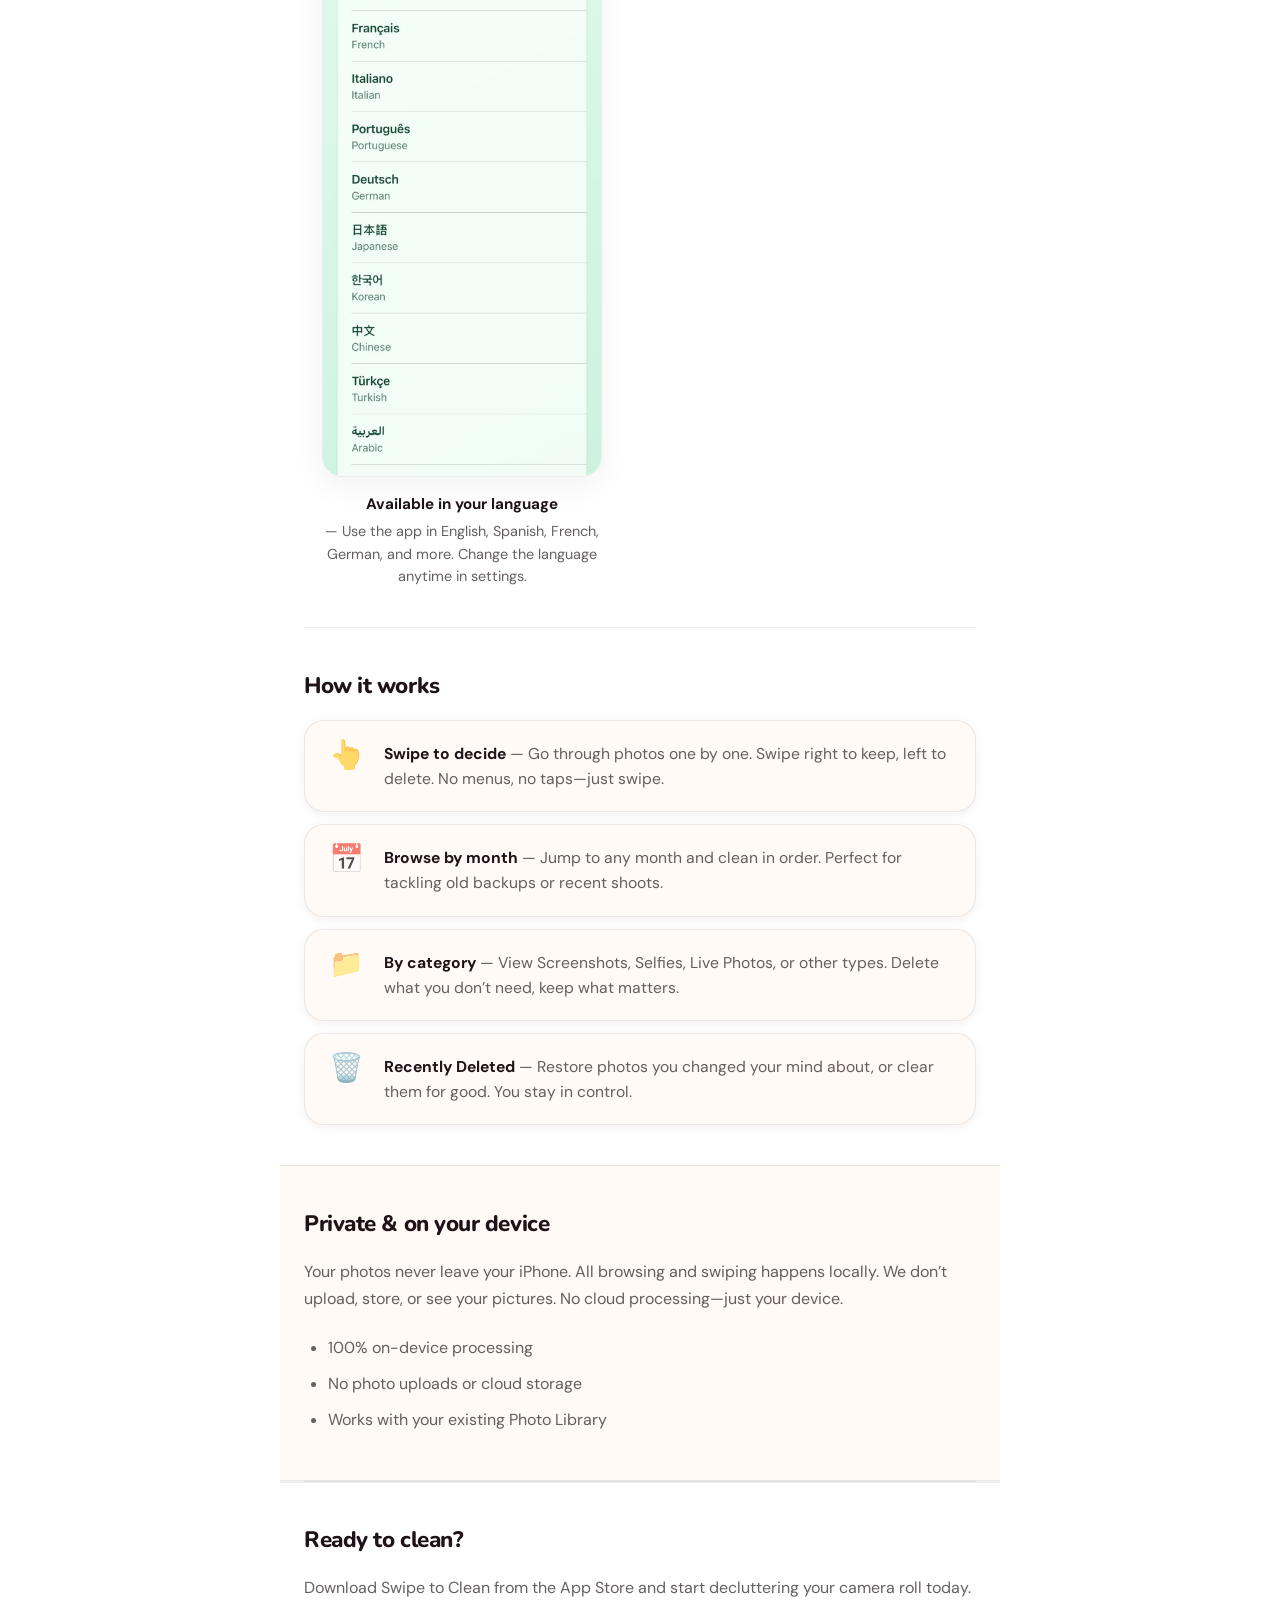
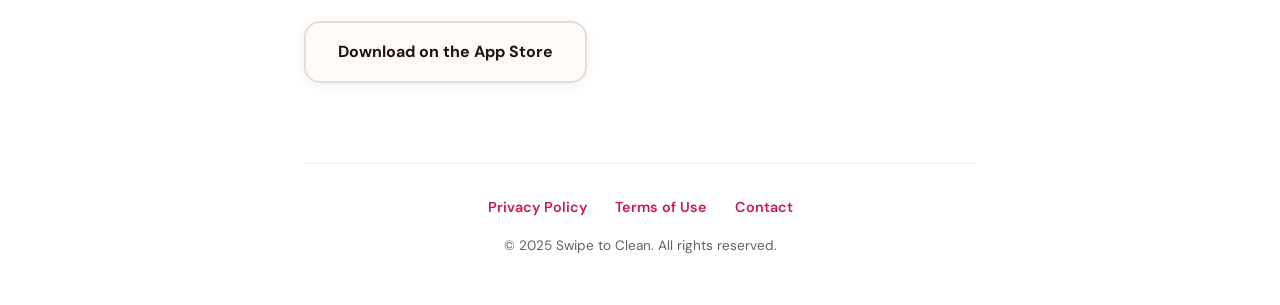
==== commit d9ad67b3: "Add files via upload" ====
--- a/index.html
+++ b/index.html
@@ -25,6 +25,43 @@
         <span class="cta-appstore-text">Download on the App Store</span>
       </a>
       <p class="hero-note">Free to try. Premium for unlimited cleaning.</p>
+    </section>
+
+    <!-- App screenshots & what it is -->
+    <section class="section section-screenshots">
+      <h2 class="section-title">See the app in action</h2>
+      <p class="section-desc">Swipe to Clean is a photo manager that helps you declutter your camera roll. Pick a category, go through your photos one by one, and swipe or tap to keep or delete. Here’s what you’ll see inside the app.</p>
+
+      <div class="screenshot-grid">
+        <figure class="screenshot-item">
+          <img src="assets/home-categories.png" alt="Swipe to Clean home screen showing categories: anything, videos, photos, live photos, screenshots, places, and more" width="280" height="auto" loading="lazy">
+          <figcaption><strong>Choose what to clean</strong> — Start with everything, or focus on videos, photos, live photos, screenshots, or places. Tap a category and start swiping.</figcaption>
+        </figure>
+        <figure class="screenshot-item">
+          <img src="assets/swipe-view.png" alt="Swipe view showing one photo with Keep and Delete buttons and progress" width="280" height="auto" loading="lazy">
+          <figcaption><strong>Swipe or tap to decide</strong> — View one photo at a time. Swipe right to keep, left to delete, or use the buttons. See your progress (e.g. 1/93) and how much space you’re freeing.</figcaption>
+        </figure>
+        <figure class="screenshot-item">
+          <img src="assets/sort-options.png" alt="Sort options: by months or weeks, most recent, most photos, and more" width="280" height="auto" loading="lazy">
+          <figcaption><strong>Sort your way</strong> — Browse by months or weeks. Sort by most recent, most photos, or by size. Find the set you want to clean first.</figcaption>
+        </figure>
+        <figure class="screenshot-item">
+          <img src="assets/statistics.png" alt="Statistics screen showing swipes, saved space, deleted, kept, and Swipelet progress" width="280" height="auto" loading="lazy">
+          <figcaption><strong>Track your progress</strong> — See how many photos you’ve swiped, how much space you’ve saved, and how many you kept or deleted. Unlock “Swipelet” levels as you go.</figcaption>
+        </figure>
+        <figure class="screenshot-item">
+          <img src="assets/storage.png" alt="Storage dashboard showing photo library size and freed space" width="280" height="auto" loading="lazy">
+          <figcaption><strong>See storage impact</strong> — The storage screen shows your photo library breakdown (videos, photos, screenshots) and how much space you’ve freed by cleaning.</figcaption>
+        </figure>
+        <figure class="screenshot-item">
+          <img src="assets/wrapped.png" alt="Your year Wrapped — annual summary from Swipe to Clean" width="280" height="auto" loading="lazy">
+          <figcaption><strong>Your year, wrapped</strong> — Get a yearly summary of your cleaning: how many photos you reviewed, kept, and deleted. Tap through the story and share if you like.</figcaption>
+        </figure>
+        <figure class="screenshot-item">
+          <img src="assets/languages.png" alt="Languages screen with Spanish, French, German, and more" width="280" height="auto" loading="lazy">
+          <figcaption><strong>Available in your language</strong> — Use the app in English, Spanish, French, German, and more. Change the language anytime in settings.</figcaption>
+        </figure>
+      </div>
     </section>
 
     <!-- What it does -->
--- a/styles.css
+++ b/styles.css
@@ -469,3 +469,62 @@
   color: var(--text-subtle);
   margin: 0;
 }
+
+/* Screenshots section */
+.section-screenshots .section-desc {
+  margin-bottom: 2rem;
+}
+
+.screenshot-grid {
+  display: grid;
+  grid-template-columns: 1fr;
+  gap: 2rem;
+  margin: 0;
+}
+
+@media (min-width: 560px) {
+  .screenshot-grid {
+    grid-template-columns: repeat(2, 1fr);
+  }
+}
+
+@media (min-width: 820px) {
+  .screenshot-grid {
+    grid-template-columns: repeat(2, 1fr);
+    gap: 2rem 2.5rem;
+  }
+}
+
+.screenshot-item {
+  margin: 0;
+  padding: 0;
+  display: flex;
+  flex-direction: column;
+  align-items: center;
+  text-align: center;
+}
+
+.screenshot-item img {
+  width: 100%;
+  max-width: 280px;
+  height: auto;
+  border-radius: 20px;
+  border: 1px solid var(--border);
+  box-shadow: 0 8px 32px var(--card-shadow);
+  display: block;
+}
+
+.screenshot-item figcaption {
+  margin-top: 1rem;
+  font-size: 0.9rem;
+  color: var(--text-muted);
+  line-height: 1.55;
+  max-width: 300px;
+}
+
+.screenshot-item figcaption strong {
+  color: var(--text);
+  display: block;
+  margin-bottom: 0.25rem;
+  font-size: 0.95rem;
+}
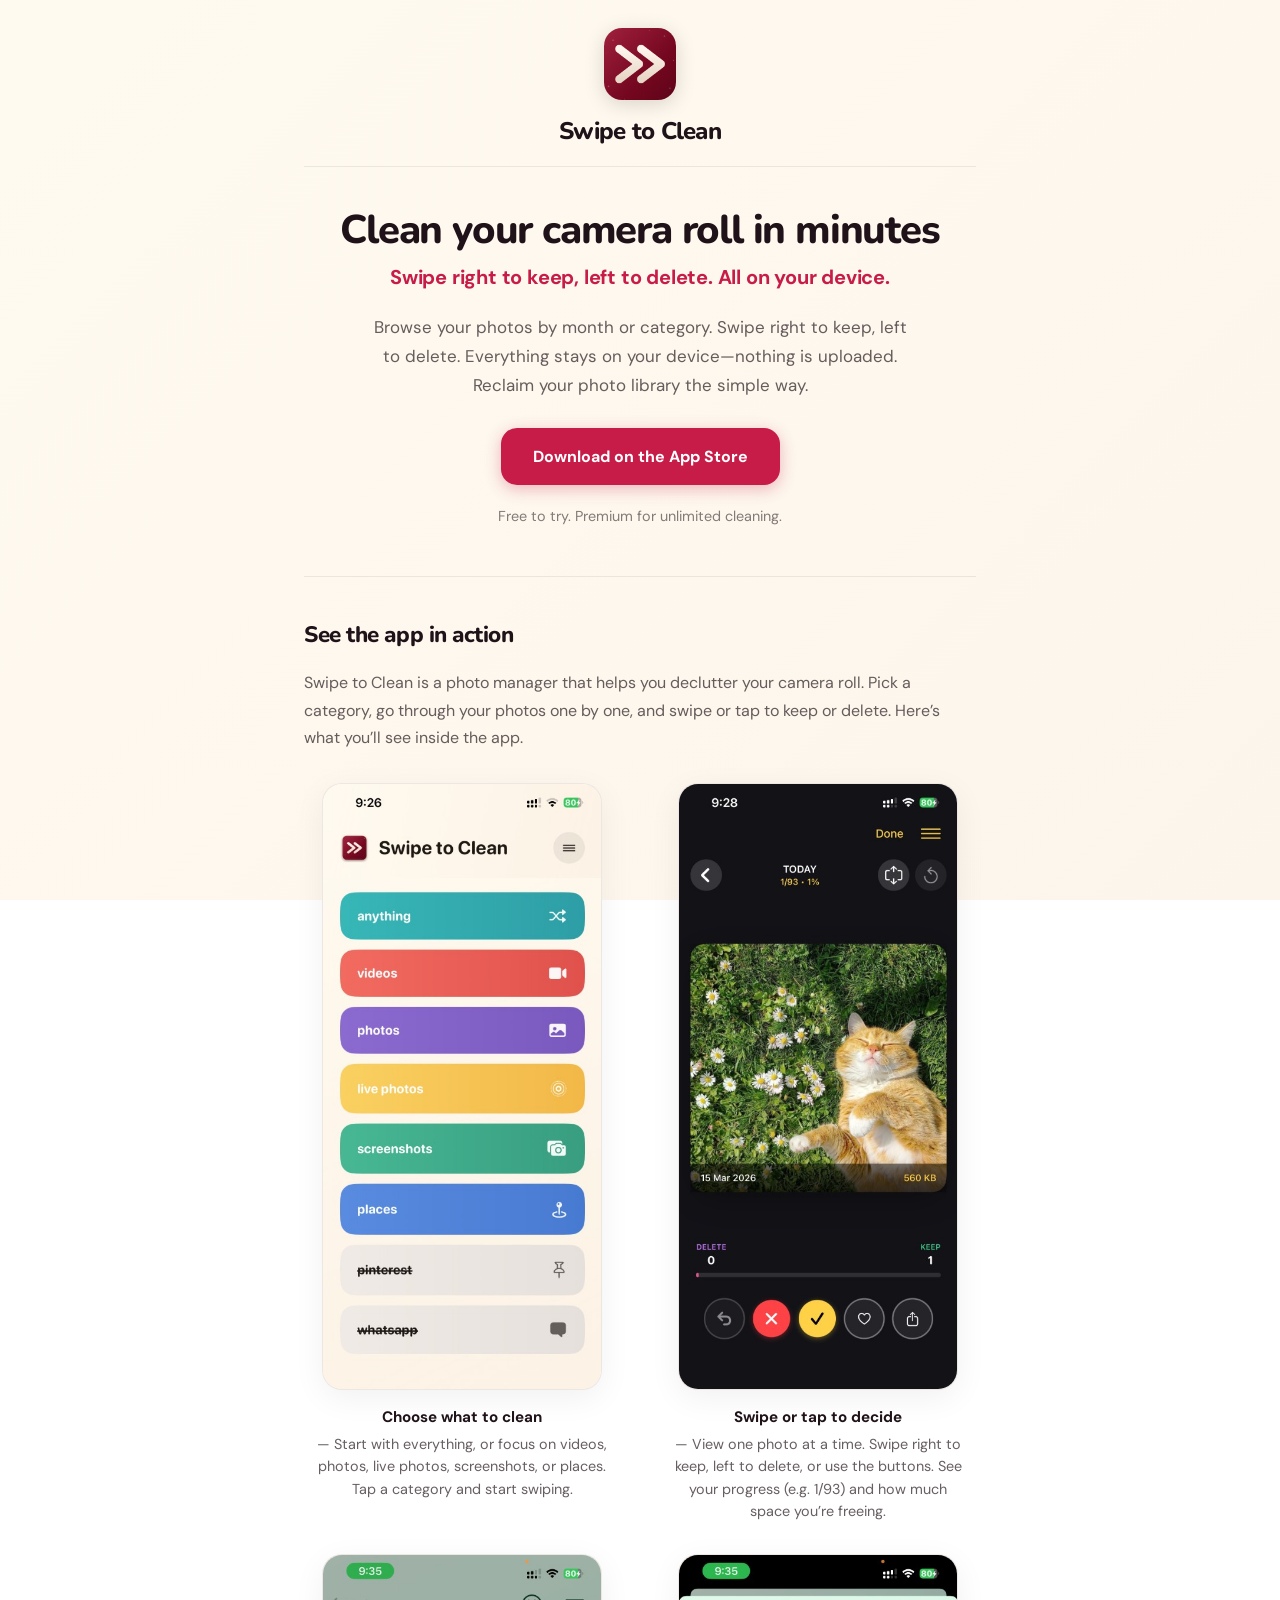
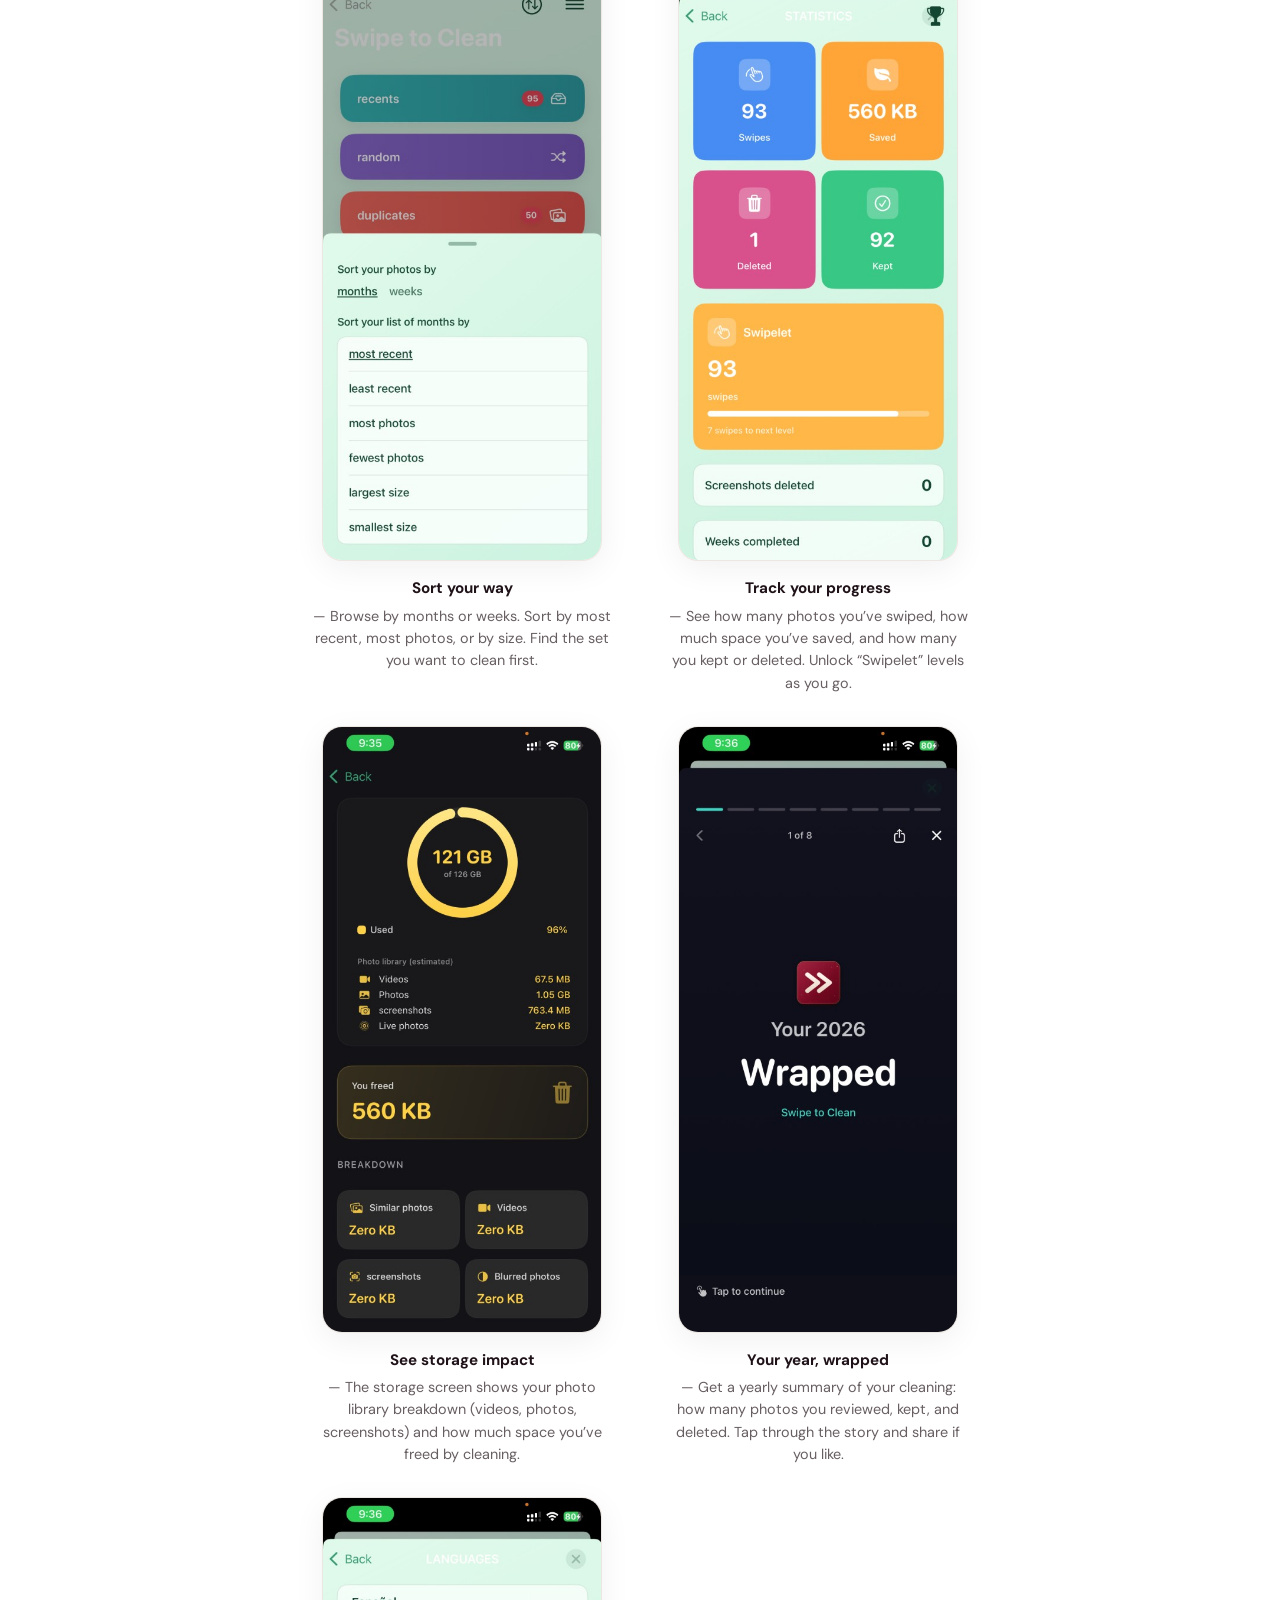
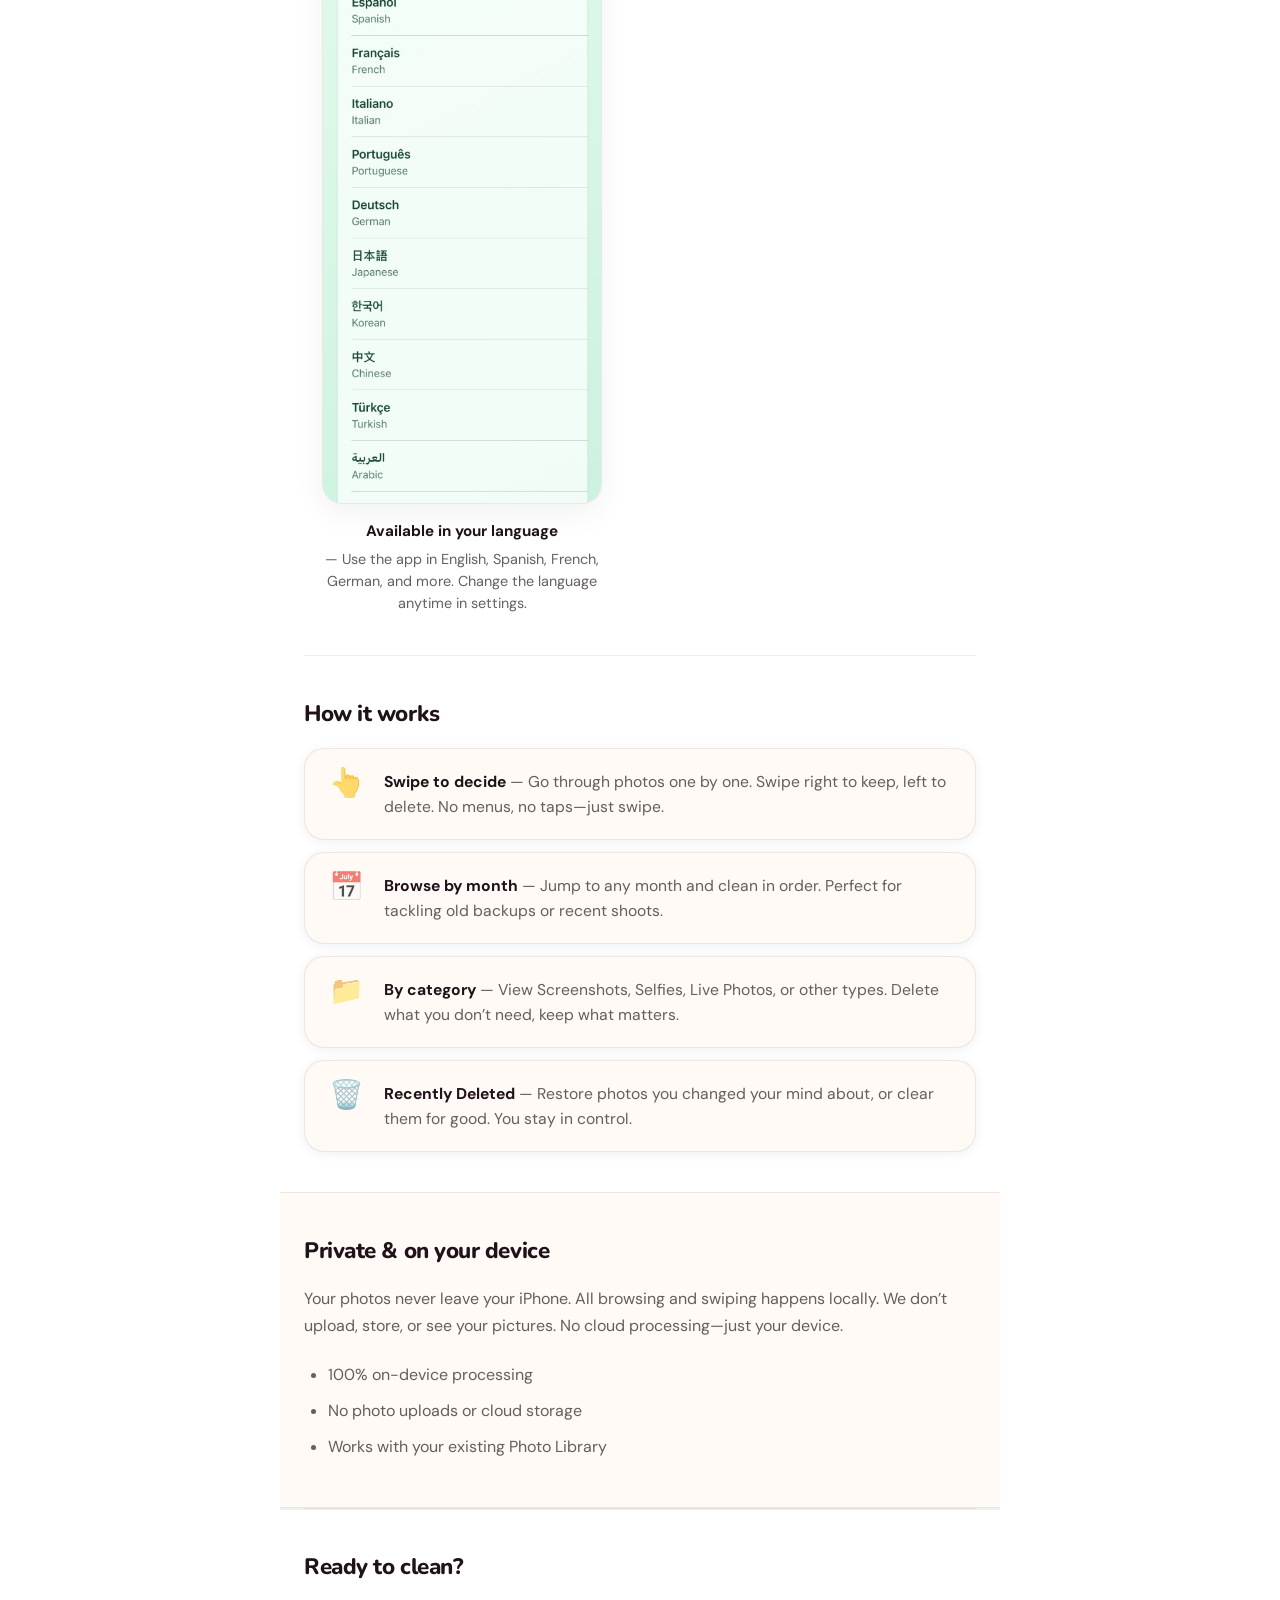
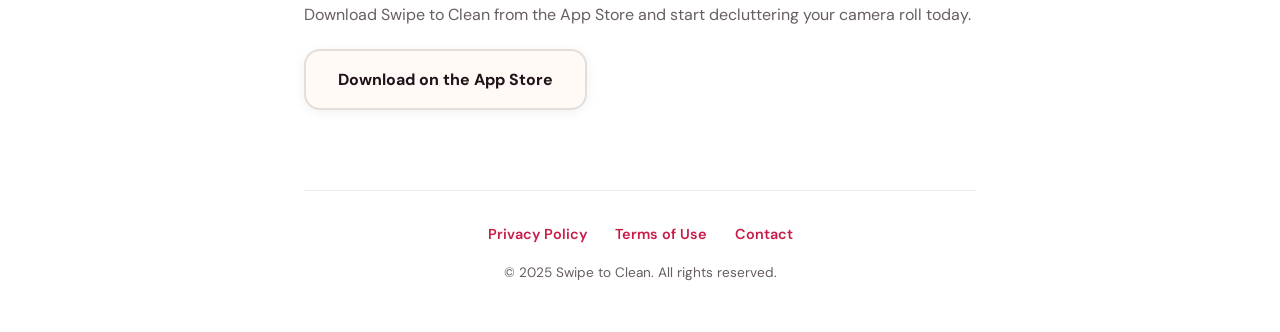
==== commit 66f11d1d: "Add files via upload" ====
--- a/index.html
+++ b/index.html
@@ -13,7 +13,7 @@
 <body>
   <main class="home">
     <header class="site-header">
-      <div class="site-logo" aria-hidden="true">📷</div>
+      <img src="assets/app-logo.png" alt="Swipe to Clean" class="site-logo-img" width="80" height="80">
       <h1 class="site-title">Swipe to Clean</h1>
     </header>
     <!-- Hero -->
@@ -34,31 +34,31 @@
 
       <div class="screenshot-grid">
         <figure class="screenshot-item">
-          <img src="assets/home-categories.png" alt="Swipe to Clean home screen showing categories: anything, videos, photos, live photos, screenshots, places, and more" width="280" height="auto" loading="lazy">
+          <div class="screenshot-img-wrap"><img src="assets/home-categories.png" alt="Swipe to Clean home screen showing categories: anything, videos, photos, live photos, screenshots, places, and more" width="280" height="auto" loading="lazy"></div>
           <figcaption><strong>Choose what to clean</strong> — Start with everything, or focus on videos, photos, live photos, screenshots, or places. Tap a category and start swiping.</figcaption>
         </figure>
         <figure class="screenshot-item">
-          <img src="assets/swipe-view.png" alt="Swipe view showing one photo with Keep and Delete buttons and progress" width="280" height="auto" loading="lazy">
+          <div class="screenshot-img-wrap"><img src="assets/swipe-view.png" alt="Swipe view showing one photo with Keep and Delete buttons and progress" width="280" height="auto" loading="lazy"></div>
           <figcaption><strong>Swipe or tap to decide</strong> — View one photo at a time. Swipe right to keep, left to delete, or use the buttons. See your progress (e.g. 1/93) and how much space you’re freeing.</figcaption>
         </figure>
         <figure class="screenshot-item">
-          <img src="assets/sort-options.png" alt="Sort options: by months or weeks, most recent, most photos, and more" width="280" height="auto" loading="lazy">
+          <div class="screenshot-img-wrap"><img src="assets/sort-options.png" alt="Sort options: by months or weeks, most recent, most photos, and more" width="280" height="auto" loading="lazy"></div>
           <figcaption><strong>Sort your way</strong> — Browse by months or weeks. Sort by most recent, most photos, or by size. Find the set you want to clean first.</figcaption>
         </figure>
         <figure class="screenshot-item">
-          <img src="assets/statistics.png" alt="Statistics screen showing swipes, saved space, deleted, kept, and Swipelet progress" width="280" height="auto" loading="lazy">
+          <div class="screenshot-img-wrap"><img src="assets/statistics.png" alt="Statistics screen showing swipes, saved space, deleted, kept, and Swipelet progress" width="280" height="auto" loading="lazy"></div>
           <figcaption><strong>Track your progress</strong> — See how many photos you’ve swiped, how much space you’ve saved, and how many you kept or deleted. Unlock “Swipelet” levels as you go.</figcaption>
         </figure>
         <figure class="screenshot-item">
-          <img src="assets/storage.png" alt="Storage dashboard showing photo library size and freed space" width="280" height="auto" loading="lazy">
+          <div class="screenshot-img-wrap"><img src="assets/storage.png" alt="Storage dashboard showing photo library size and freed space" width="280" height="auto" loading="lazy"></div>
           <figcaption><strong>See storage impact</strong> — The storage screen shows your photo library breakdown (videos, photos, screenshots) and how much space you’ve freed by cleaning.</figcaption>
         </figure>
         <figure class="screenshot-item">
-          <img src="assets/wrapped.png" alt="Your year Wrapped — annual summary from Swipe to Clean" width="280" height="auto" loading="lazy">
+          <div class="screenshot-img-wrap"><img src="assets/wrapped.png" alt="Your year Wrapped — annual summary from Swipe to Clean" width="280" height="auto" loading="lazy"></div>
           <figcaption><strong>Your year, wrapped</strong> — Get a yearly summary of your cleaning: how many photos you reviewed, kept, and deleted. Tap through the story and share if you like.</figcaption>
         </figure>
         <figure class="screenshot-item">
-          <img src="assets/languages.png" alt="Languages screen with Spanish, French, German, and more" width="280" height="auto" loading="lazy">
+          <div class="screenshot-img-wrap"><img src="assets/languages.png" alt="Languages screen with Spanish, French, German, and more" width="280" height="auto" loading="lazy"></div>
           <figcaption><strong>Available in your language</strong> — Use the app in English, Spanish, French, German, and more. Change the language anytime in settings.</figcaption>
         </figure>
       </div>
--- a/styles.css
+++ b/styles.css
@@ -251,17 +251,14 @@
   border-bottom: 1px solid var(--border);
 }
 
-.site-logo {
-  display: inline-flex;
-  align-items: center;
-  justify-content: center;
-  width: 56px;
-  height: 56px;
-  background: linear-gradient(145deg, var(--gold-light), var(--gold));
-  border-radius: 50%;
-  font-size: 1.75rem;
-  margin-bottom: 0.75rem;
-  box-shadow: 0 4px 16px var(--gold-soft);
+.site-logo-img {
+  display: block;
+  width: 72px;
+  height: 72px;
+  margin: 0 auto 0.75rem;
+  border-radius: 18px;
+  box-shadow: 0 4px 20px rgba(0, 0, 0, 0.15);
+  object-fit: contain;
 }
 
 .site-title {
@@ -504,14 +501,24 @@
   text-align: center;
 }
 
-.screenshot-item img {
-  width: 100%;
-  max-width: 280px;
-  height: auto;
+.screenshot-img-wrap {
+  overflow: hidden;
   border-radius: 20px;
   border: 1px solid var(--border);
   box-shadow: 0 8px 32px var(--card-shadow);
+  max-width: 280px;
+  margin: 0 auto;
+  aspect-ratio: 9 / 19.5;
+  background: var(--surface);
+}
+
+.screenshot-img-wrap img {
+  width: 100%;
+  height: 100%;
   display: block;
+  object-fit: cover;
+  /* Hide the top status bar (time, battery, signal) */
+  object-position: 0 -10%;
 }
 
 .screenshot-item figcaption {
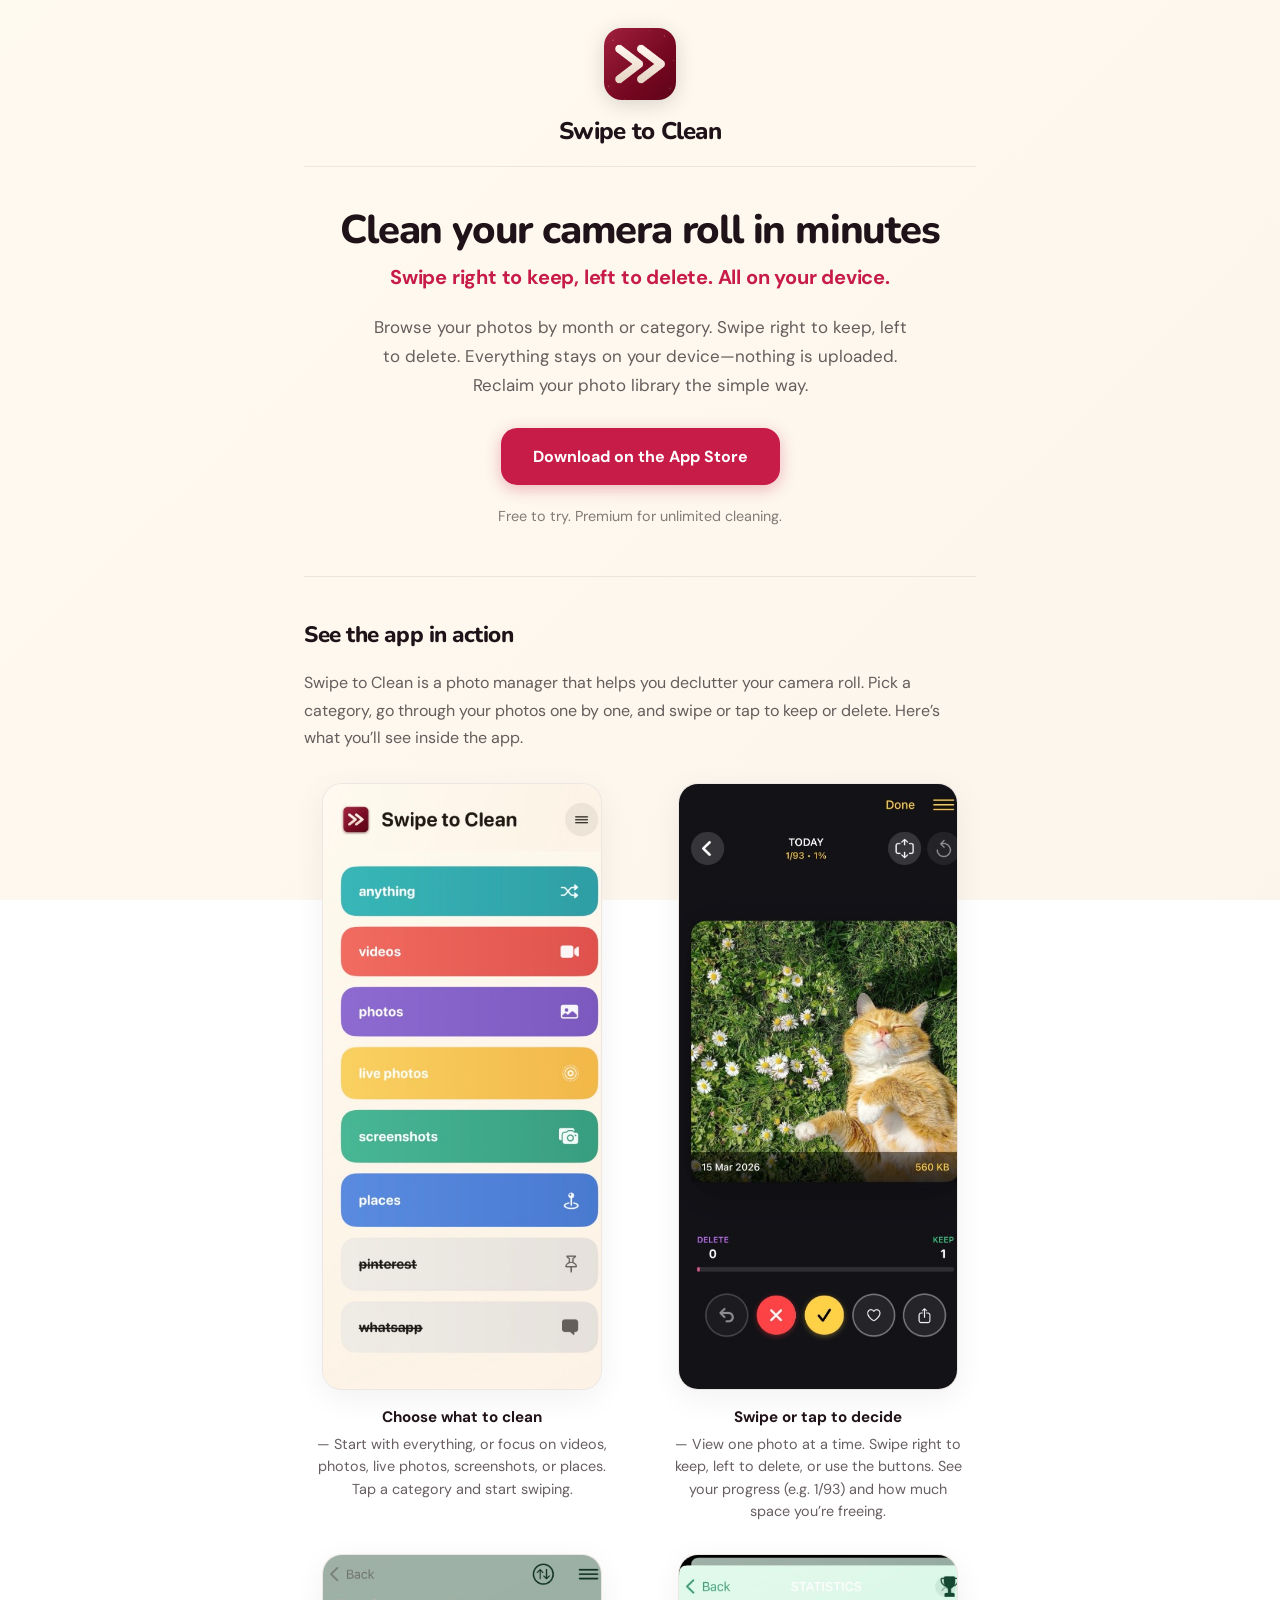
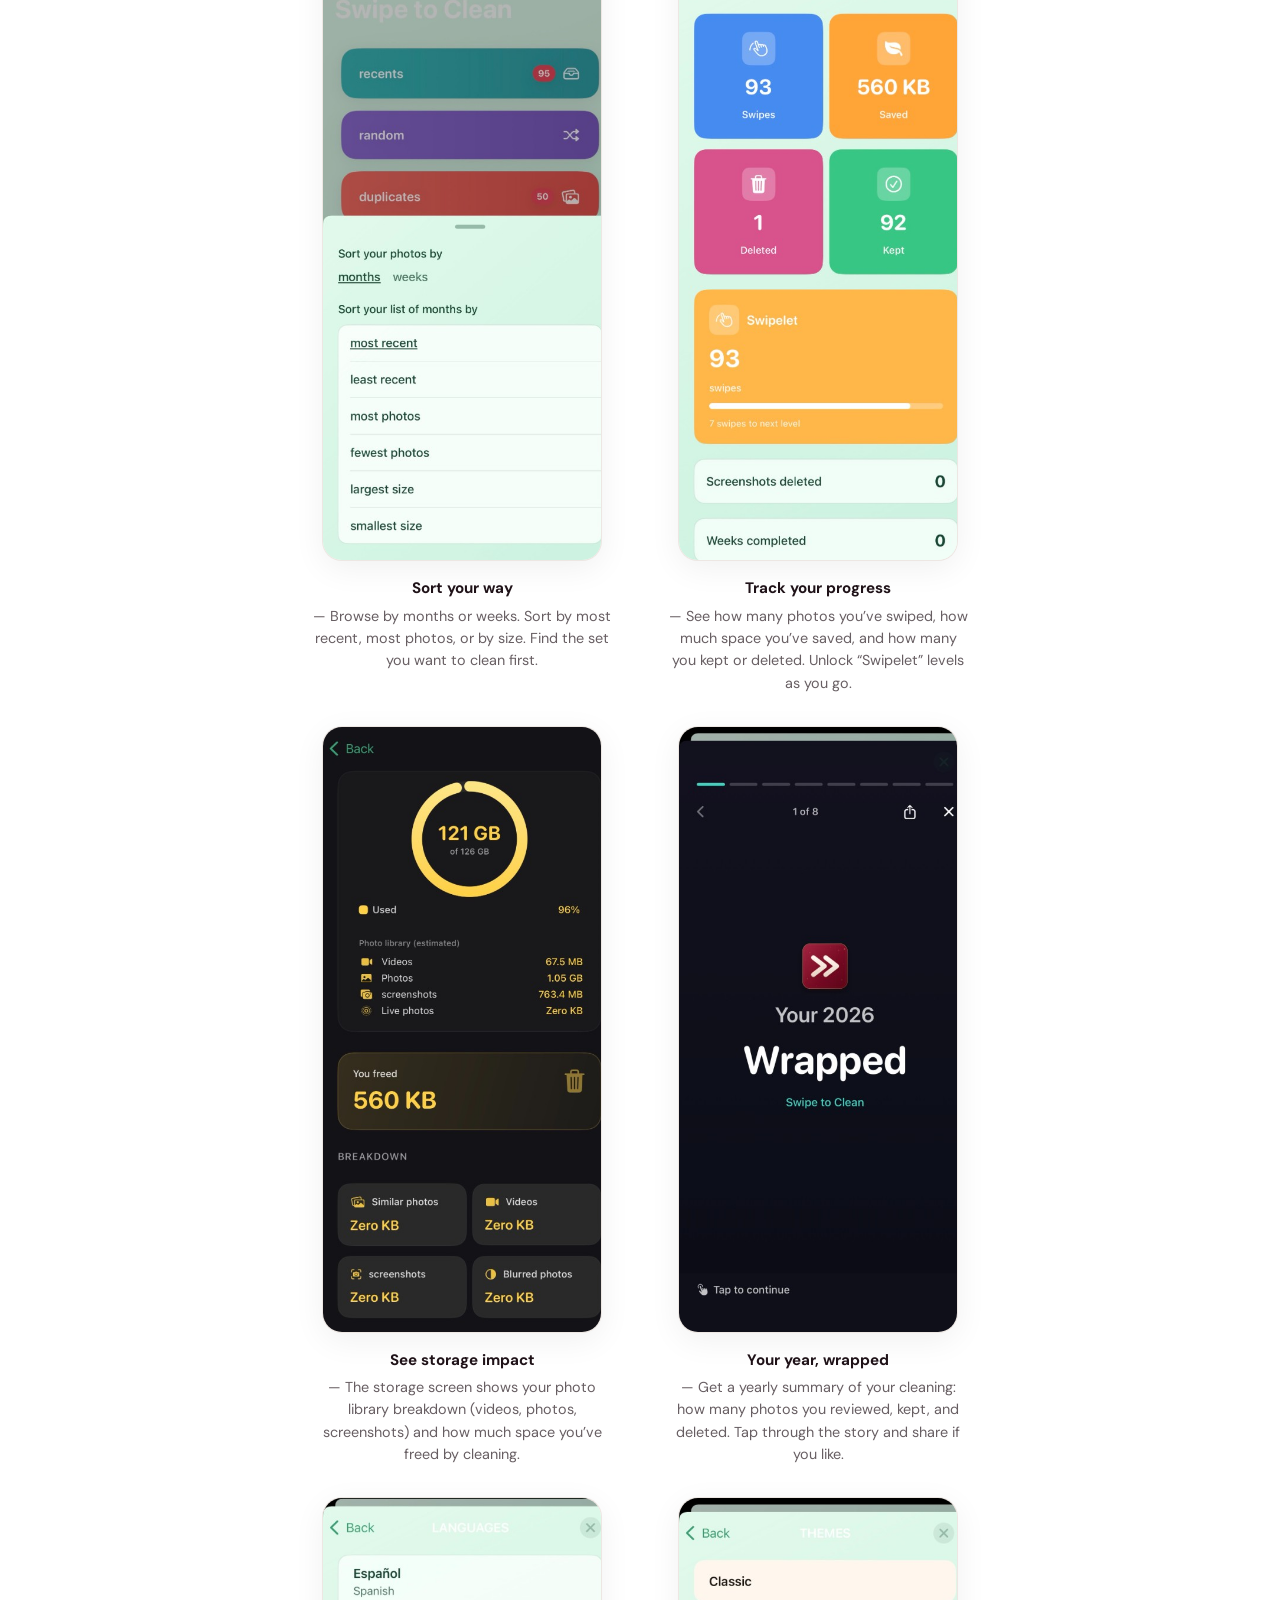
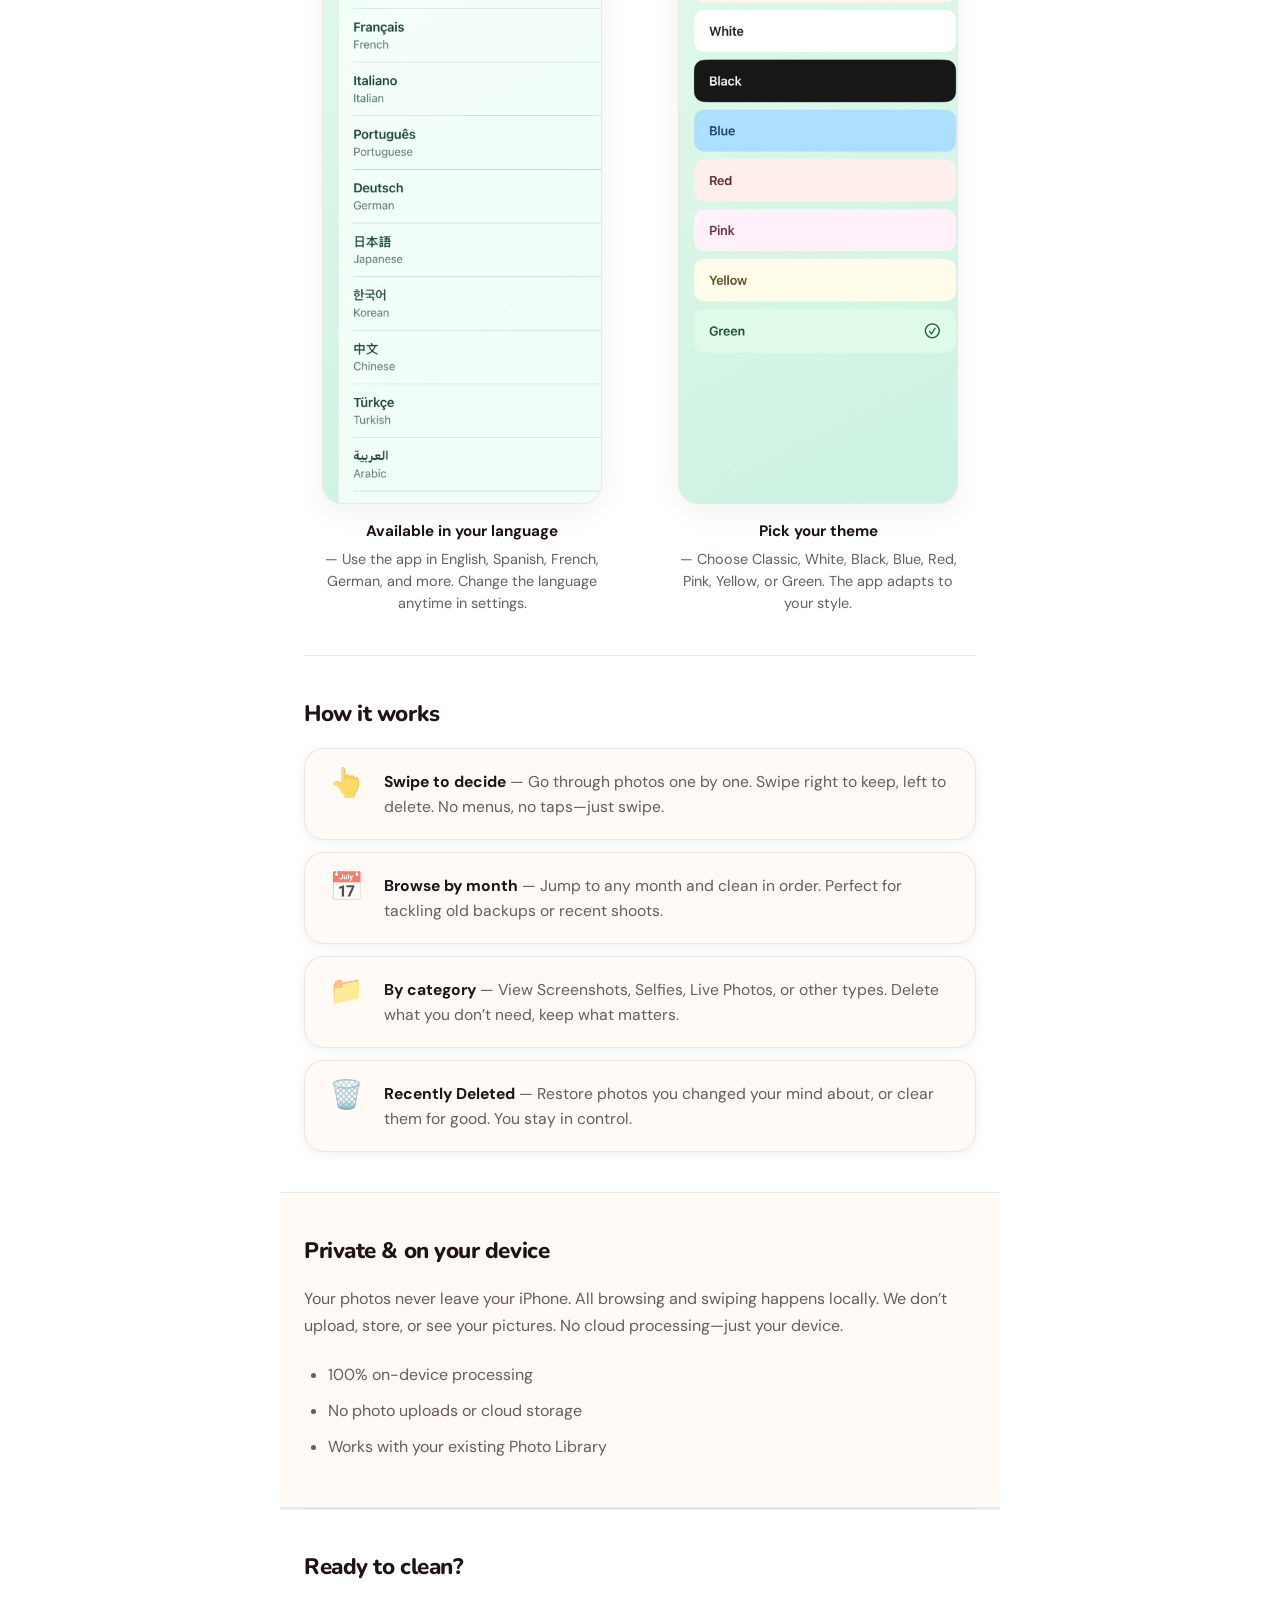
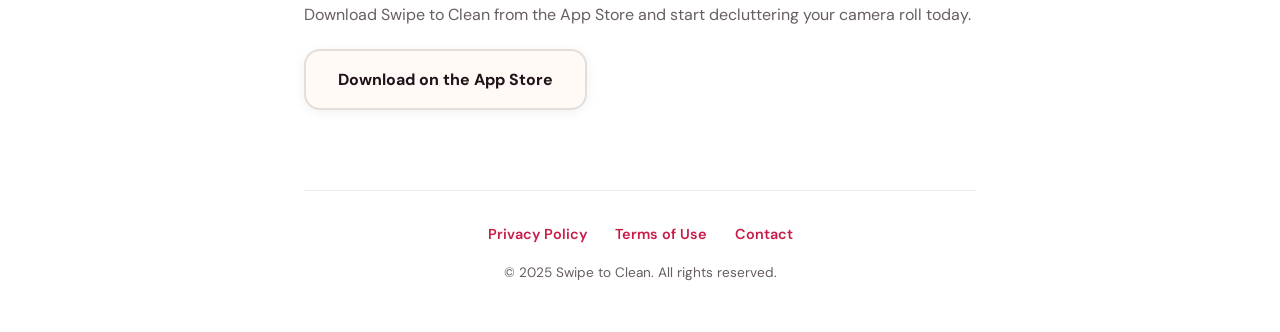
==== commit d7a538fe: "Add files via upload" ====
--- a/index.html
+++ b/index.html
@@ -60,6 +60,10 @@
         <figure class="screenshot-item">
           <div class="screenshot-img-wrap"><img src="assets/languages.png" alt="Languages screen with Spanish, French, German, and more" width="280" height="auto" loading="lazy"></div>
           <figcaption><strong>Available in your language</strong> — Use the app in English, Spanish, French, German, and more. Change the language anytime in settings.</figcaption>
+        </figure>
+        <figure class="screenshot-item">
+          <div class="screenshot-img-wrap"><img src="assets/themes.png" alt="Themes screen: Classic, White, Black, Blue, Red, Pink, Yellow, Green" width="280" height="auto" loading="lazy"></div>
+          <figcaption><strong>Pick your theme</strong> — Choose Classic, White, Black, Blue, Red, Pink, Yellow, or Green. The app adapts to your style.</figcaption>
         </figure>
       </div>
     </section>
